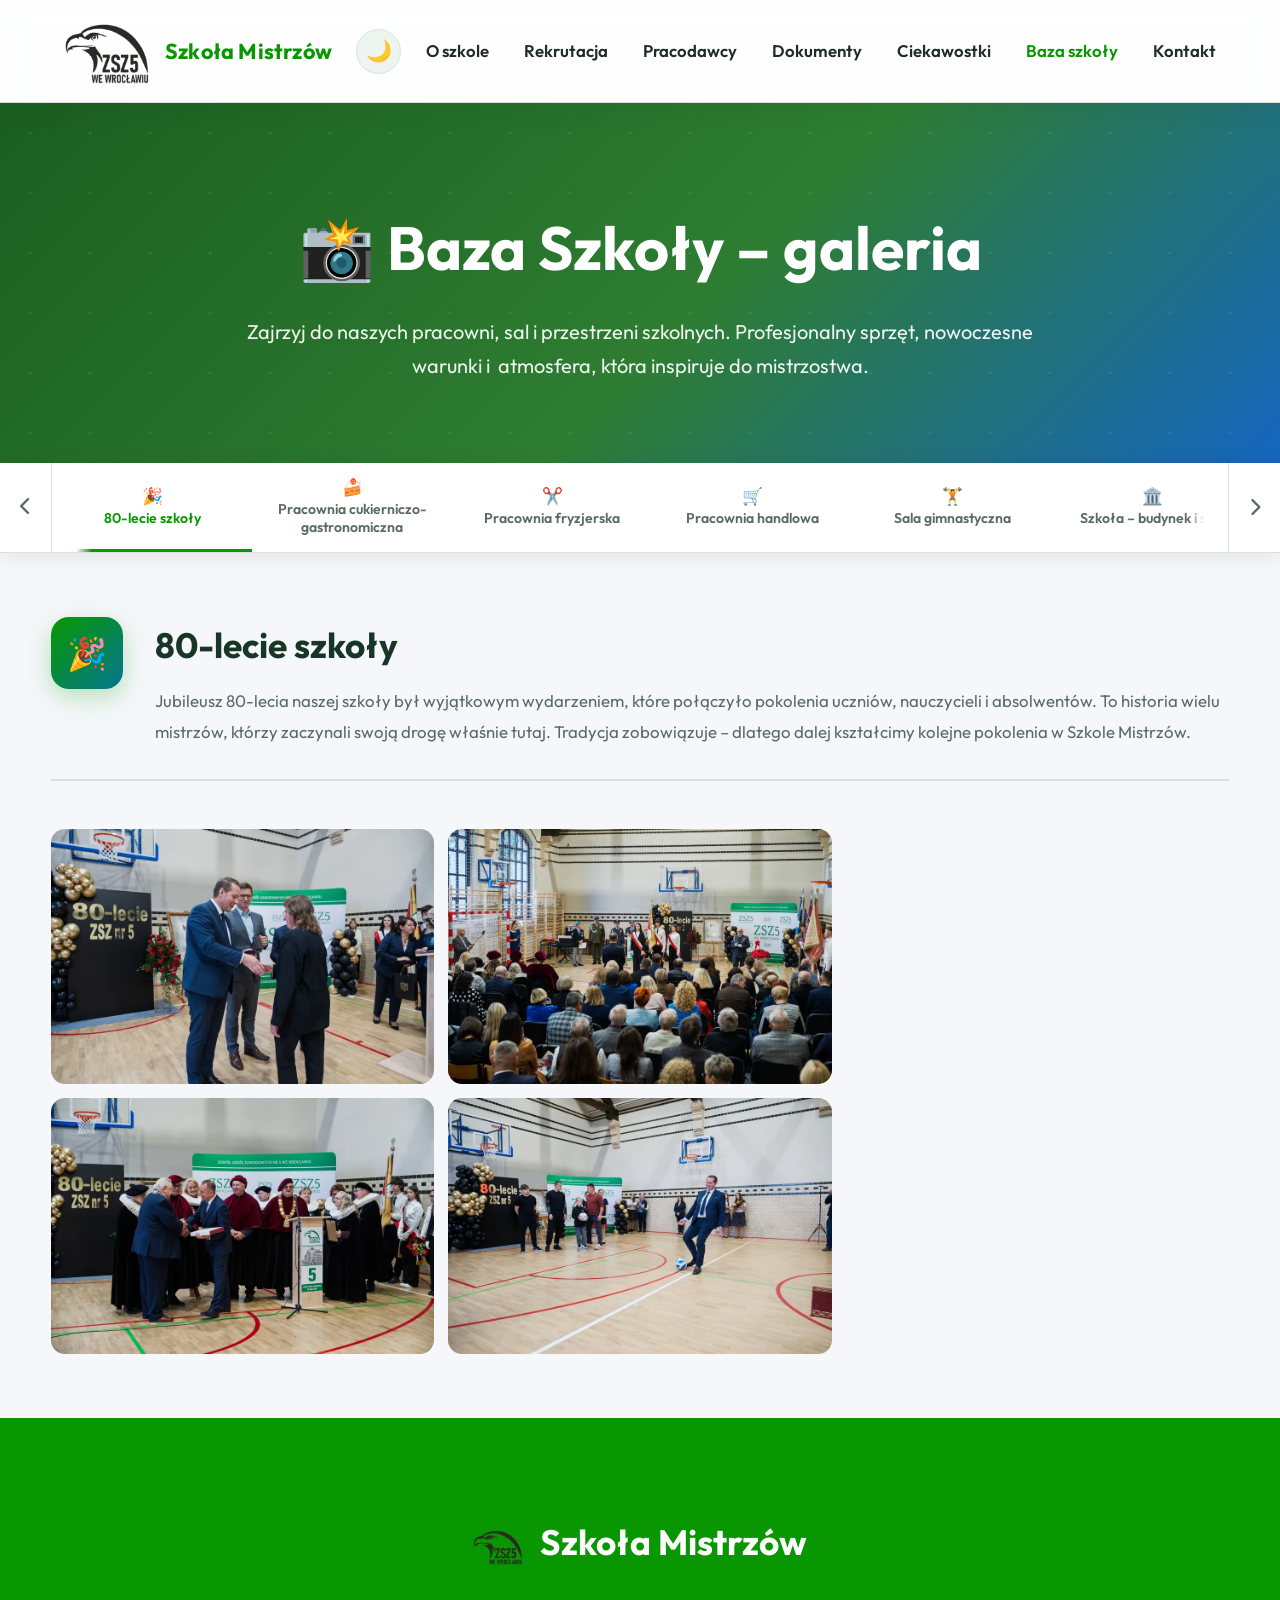
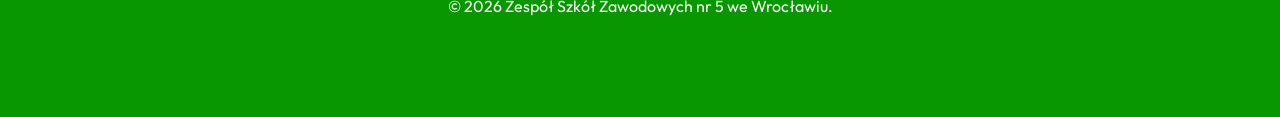
==== baza-szkoly.html @ b547278a "Add files via upload" ====
<!DOCTYPE html>
<html lang="pl">

<head>
    <meta charset="UTF-8">
    <meta name="viewport" content="width=device-width, initial-scale=1.0">
    <title>Baza Szkoły – Pracownie i Galeria | ZSZ nr 5 Wrocław – Szkoła Mistrzów</title>
    <meta name="description"
        content="Poznaj bazę dydaktyczną ZSZ nr 5. Nowoczesne pracownie fryzjerskie, gastronomiczne, cukiernicze, handlowe oraz sala gimnastyczna. Galeria zdjęć Szkoły Mistrzów Wrocław.">
    <link rel="stylesheet" href="style.css">
    <link href="https://fonts.googleapis.com/css2?family=Outfit:wght@300;400;600;700&display=swap" rel="stylesheet">
    <link rel="stylesheet" href="https://cdnjs.cloudflare.com/ajax/libs/font-awesome/6.4.2/css/all.min.css">
    <meta name="color-scheme" content="light dark">
    <script>
        (function () {
            const savedTheme = localStorage.getItem('theme');
            const systemPrefersDark = window.matchMedia('(prefers-color-scheme: dark)').matches;
            if (savedTheme === 'dark' || (!savedTheme && systemPrefersDark)) {
                document.documentElement.classList.add('dark-mode');
            }
        })();
    </script>
    <script src="script.js" defer></script>
    <style>
        /* ── Hero ── */
        .baza-hero {
            background: linear-gradient(135deg, #1b5e20 0%, #2e7d32 55%, #1565c0 100%);
            color: #fff;
            padding: 6rem 5% 5rem;
            text-align: center;
            position: relative;
            overflow: hidden;
        }

        .baza-hero::before {
            content: '';
            position: absolute;
            inset: 0;
            background: url("data:image/svg+xml,%3Csvg xmlns='http://www.w3.org/2000/svg' width='60' height='60'%3E%3Ccircle cx='30' cy='30' r='1.5' fill='rgba(255,255,255,0.07)'/%3E%3C/svg%3E");
        }

        .baza-hero h1 {
            font-size: clamp(2.2rem, 5vw, 3.8rem);
            margin-bottom: 1.2rem;
            color: #fff;
            position: relative;
        }

        .baza-hero p {
            font-size: clamp(1rem, 2vw, 1.25rem);
            opacity: 0.92;
            max-width: 820px;
            margin: 0 auto;
            position: relative;
            line-height: 1.7;
        }

        /* ── Nav Tabs wrapper ── */
        .tabs-wrapper {
            position: sticky;
            top: 72px;
            z-index: 90;
            display: flex;
            align-items: stretch;
            background: var(--surface-color);
            box-shadow: 0 4px 20px rgba(0, 0, 0, 0.08);
            border-bottom: 1px solid var(--border-color);
        }

        /* Prev / Next arrow buttons */
        .tabs-arrow {
            flex-shrink: 0;
            width: 52px;
            background: var(--surface-color);
            border: none;
            cursor: pointer;
            display: flex;
            align-items: center;
            justify-content: center;
            font-size: 1.15rem;
            color: var(--text-muted);
            transition: color 0.2s ease, background 0.2s ease;
            z-index: 3;
        }
        .tabs-arrow:hover {
            color: var(--primary-color);
            background: var(--primary-soft);
        }
        .tabs-arrow-left { border-right: 1px solid var(--border-color); }
        .tabs-arrow-right { border-left: 1px solid var(--border-color); }

        /* ── Nav Tabs – infinite marquee ── */
        .gallery-tabs {
            flex: 1;
            overflow: hidden;
            position: relative;
        }

        /* fade edges */
        .gallery-tabs::before,
        .gallery-tabs::after {
            content: '';
            position: absolute;
            top: 0;
            bottom: 0;
            width: 40px;
            z-index: 2;
            pointer-events: none;
        }
        .gallery-tabs::before {
            left: 0;
            background: linear-gradient(to right, var(--surface-color) 60%, transparent 100%);
        }
        .gallery-tabs::after {
            right: 0;
            background: linear-gradient(to left, var(--surface-color) 60%, transparent 100%);
        }

        .tabs-track {
            display: flex;
            width: max-content;
            animation: tabs-marquee 32s linear infinite;
        }
        .tabs-track:hover,
        .tabs-track.paused {
            animation-play-state: paused;
        }

        @keyframes tabs-marquee {
            0% { transform: translateX(0); }
            100% { transform: translateX(-50%); }
        }

        .tab-btn {
            flex-shrink: 0;
            width: 200px;
            padding: 0.8rem 0.75rem;
            background: none;
            border: none;
            border-bottom: 3px solid transparent;
            cursor: pointer;
            font-family: 'Outfit', sans-serif;
            font-weight: 600;
            font-size: 0.88rem;
            color: var(--text-muted);
            transition: color 0.25s ease, border-color 0.25s ease, background 0.25s ease;
            white-space: normal;
            word-break: break-word;
            display: flex;
            flex-direction: column;
            align-items: center;
            justify-content: center;
            gap: 4px;
            line-height: 1.25;
            user-select: none;
            text-align: center;
            min-height: 58px;
        }
        .tab-btn:hover {
            color: var(--primary-color);
            background: var(--primary-soft);
        }
        .tab-btn.active {
            color: var(--primary-color);
            border-bottom-color: var(--primary-color);
        }
        .tab-btn .tab-icon { font-size: 1.05rem; }

        /* ── Section ── */
        .gallery-section {
            max-width: 1300px;
            margin: 0 auto;
            padding: 4rem 4%;
            display: none;
        }

        .gallery-section.active {
            display: block;
        }

        .section-header {
            display: flex;
            align-items: flex-start;
            gap: 2rem;
            margin-bottom: 3rem;
            padding-bottom: 2rem;
            border-bottom: 2px solid var(--border-color);
        }

        .section-icon-wrap {
            width: 72px;
            height: 72px;
            border-radius: 18px;
            background: linear-gradient(135deg, var(--primary-color), var(--secondary-color));
            display: flex;
            align-items: center;
            justify-content: center;
            font-size: 2rem;
            flex-shrink: 0;
            color: #fff;
            box-shadow: 0 8px 24px rgba(8, 151, 0, 0.25);
        }

        .section-text h2 {
            font-size: clamp(1.5rem, 3vw, 2.2rem);
            color: var(--heading-color);
            margin-bottom: 0.8rem;
        }

        .section-text p {
            color: var(--text-muted);
            line-height: 1.8;
            font-size: 1.05rem;
        }

        /* ── Masonry Gallery ── */
        .photo-grid {
            columns: 3;
            column-gap: 14px;
        }

        @media (max-width: 900px) {
            .photo-grid {
                columns: 2;
            }
        }

        @media (max-width: 550px) {
            .photo-grid {
                columns: 1;
            }
        }

        .photo-item {
            break-inside: avoid;
            margin-bottom: 14px;
            border-radius: 14px;
            overflow: hidden;
            cursor: pointer;
            position: relative;
            background: var(--surface-muted);
        }

        .photo-item img {
            width: 100%;
            height: auto;
            display: block;
            transition: transform 0.45s cubic-bezier(0.25, 0.8, 0.25, 1);
            object-fit: cover;
        }

        .photo-item:hover img {
            transform: scale(1.06);
        }

        .photo-item::after {
            content: '\f065';
            font-family: 'Font Awesome 6 Free';
            font-weight: 900;
            position: absolute;
            inset: 0;
            display: flex;
            align-items: center;
            justify-content: center;
            font-size: 2rem;
            color: #fff;
            background: rgba(8, 151, 0, 0.0);
            transition: background 0.3s ease, opacity 0.3s ease;
            opacity: 0;
        }

        .photo-item:hover::after {
            opacity: 1;
            background: rgba(8, 151, 0, 0.35);
        }

        /* ── Lightbox ── */
        #lightbox {
            position: fixed;
            inset: 0;
            background: rgba(0, 0, 0, 0.93);
            z-index: 9999;
            display: flex;
            align-items: center;
            justify-content: center;
            opacity: 0;
            visibility: hidden;
            transition: opacity 0.35s ease, visibility 0.35s ease;
        }

        #lightbox.open {
            opacity: 1;
            visibility: visible;
        }

        #lightbox img {
            max-width: min(90vw, 1200px);
            max-height: 88vh;
            border-radius: 12px;
            box-shadow: 0 30px 80px rgba(0, 0, 0, 0.6);
            object-fit: contain;
            transform: scale(0.93);
            transition: transform 0.35s cubic-bezier(0.34, 1.56, 0.64, 1);
        }

        #lightbox.open img {
            transform: scale(1);
        }

        .lb-close {
            position: absolute;
            top: 20px;
            right: 24px;
            font-size: 2.4rem;
            color: #fff;
            background: none;
            border: none;
            cursor: pointer;
            line-height: 1;
            opacity: 0.8;
            transition: opacity 0.2s, transform 0.2s;
            z-index: 10;
        }

        .lb-close:hover {
            opacity: 1;
            transform: rotate(90deg);
        }

        .lb-nav {
            position: absolute;
            top: 50%;
            transform: translateY(-50%);
            width: 54px;
            height: 54px;
            background: rgba(255, 255, 255, 0.12);
            border: 1px solid rgba(255, 255, 255, 0.2);
            border-radius: 50%;
            color: #fff;
            font-size: 1.4rem;
            cursor: pointer;
            display: flex;
            align-items: center;
            justify-content: center;
            transition: background 0.2s;
            backdrop-filter: blur(6px);
        }

        .lb-nav:hover {
            background: rgba(255, 255, 255, 0.25);
        }

        #lb-prev {
            left: 16px;
        }

        #lb-next {
            right: 16px;
        }

        .lb-counter {
            position: absolute;
            bottom: 20px;
            left: 50%;
            transform: translateX(-50%);
            color: rgba(255, 255, 255, 0.7);
            font-size: 0.95rem;
            font-family: 'Outfit', sans-serif;
            background: rgba(0, 0, 0, 0.5);
            padding: 6px 18px;
            border-radius: 999px;
        }

        /* ── Responsive section header ── */
        @media (max-width: 600px) {
            .section-header {
                flex-direction: column;
                gap: 1rem;
            }

            .section-icon-wrap {
                width: 56px;
                height: 56px;
                font-size: 1.5rem;
            }
        }
    </style>
</head>

<body>
    <!-- Header -->
    <header class="main-header">
        <div class="logo-container">
            <a href="index.html"
                style="display:flex; align-items:center; gap:15px; color:inherit; text-decoration:none;">
                <img src="orzeł bez tła.png" alt="Logo Szkoła Mistrzów" class="logo">
                <span class="slogan">Szkoła Mistrzów</span>
            </a>
        </div>
        <div style="display:flex; align-items:center; gap:10px;">
            <button id="darkModeToggle" class="theme-toggle" aria-label="Przełącz tryb ciemny">🌙</button>
            <button class="mobile-menu-toggle" aria-label="Otwórz menu">
                <span></span><span></span><span></span>
            </button>
        </div>
        <nav class="main-nav">
            <ul>
                <li><a href="index.html#promocja">O szkole</a></li>
                <li><a href="rekrutacja.html">Rekrutacja</a></li>
                <li><a href="pracodawcy.html">Pracodawcy</a></li>
                <li><a href="dokumenty.html">Dokumenty</a></li>
                <li><a href="ciekawostki.html">Ciekawostki</a></li>
                <li><a href="baza-szkoly.html" style="color:var(--primary-color);">Baza szkoły</a></li>
                <li><a href="index.html#kontakt">Kontakt</a></li>
            </ul>
        </nav>
    </header>

    <main>
        <!-- Hero -->
        <section class="baza-hero">
            <h1>📸 Baza Szkoły – galeria</h1>
            <p>Zajrzyj do naszych pracowni, sal i przestrzeni szkolnych. Profesjonalny sprzęt, nowoczesne warunki i
                atmosfera, która inspiruje do mistrzostwa.</p>
        </section>

        <!-- Tabs Navigation – infinite marquee -->
        <div class="tabs-wrapper">
            <button class="tabs-arrow tabs-arrow-left" id="tabs-prev" aria-label="Poprzednia kategoria">
                <i class="fa-solid fa-chevron-left"></i>
            </button>
            <nav class="gallery-tabs" aria-label="Kategorie galerii">
            <div class="tabs-track" id="tabs-track">
                <!-- Original set -->
                <button class="tab-btn active" data-tab="lecie"><span class="tab-icon">🎉</span> 80-lecie
                    szkoły</button>
                <button class="tab-btn" data-tab="cukiernicza"><span class="tab-icon">🍰</span> Pracownia
                    cukierniczo-gastronomiczna</button>
                <button class="tab-btn" data-tab="fryzjerska"><span class="tab-icon">✂️</span> Pracownia
                    fryzjerska</button>
                <button class="tab-btn" data-tab="handlowa"><span class="tab-icon">🛒</span> Pracownia handlowa</button>
                <button class="tab-btn" data-tab="gym"><span class="tab-icon">🏋️</span> Sala gimnastyczna</button>
                <button class="tab-btn" data-tab="szkola"><span class="tab-icon">🏛️</span> Szkoła – budynek i
                    sale</button>
                <button class="tab-btn" data-tab="turniej"><span class="tab-icon">🏆</span> Turniej Cukiernik i
                    Piekarz</button>
                <!-- Duplicate set for seamless loop -->
                <button class="tab-btn" data-tab="lecie" aria-hidden="true" tabindex="-1"><span
                        class="tab-icon">🎉</span> 80-lecie szkoły</button>
                <button class="tab-btn" data-tab="cukiernicza" aria-hidden="true" tabindex="-1"><span
                        class="tab-icon">🍰</span> Pracownia cukierniczo-gastronomiczna</button>
                <button class="tab-btn" data-tab="fryzjerska" aria-hidden="true" tabindex="-1"><span
                        class="tab-icon">✂️</span> Pracownia fryzjerska</button>
                <button class="tab-btn" data-tab="handlowa" aria-hidden="true" tabindex="-1"><span
                        class="tab-icon">🛒</span> Pracownia handlowa</button>
                <button class="tab-btn" data-tab="gym" aria-hidden="true" tabindex="-1"><span
                        class="tab-icon">🏋️</span> Sala gimnastyczna</button>
                <button class="tab-btn" data-tab="szkola" aria-hidden="true" tabindex="-1"><span
                        class="tab-icon">🏛️</span> Szkoła – budynek i sale</button>
                <button class="tab-btn" data-tab="turniej" aria-hidden="true" tabindex="-1"><span
                        class="tab-icon">🏆</span> Turniej Cukiernik i Piekarz</button>
            </div>
            </nav>
            <button class="tabs-arrow tabs-arrow-right" id="tabs-next" aria-label="Następna kategoria">
                <i class="fa-solid fa-chevron-right"></i>
            </button>
        </div>

        <!-- ══ SECTION 1: 80-lecie ══ -->
        <section class="gallery-section active" id="section-lecie" aria-labelledby="tab-lecie">
            <div class="section-header">
                <div class="section-icon-wrap">🎉</div>
                <div class="section-text">
                    <h2>80-lecie szkoły</h2>
                    <p>Jubileusz 80-lecia naszej szkoły był wyjątkowym wydarzeniem, które połączyło pokolenia uczniów,
                        nauczycieli i absolwentów. To historia wielu mistrzów, którzy zaczynali swoją drogę właśnie
                        tutaj. Tradycja zobowiązuje – dlatego dalej kształcimy kolejne pokolenia w Szkole Mistrzów.</p>
                </div>
            </div>
            <div class="photo-grid" data-gallery="lecie">
                <div class="photo-item"
                    data-src="zdjecia/80 lecie/85 lecie, Dawida, ZSZ nr 5, 20250926 (00077)_03_28_2026.webp">
                    <img src="zdjecia/80 lecie/85 lecie, Dawida, ZSZ nr 5, 20250926 (00077)_03_28_2026.webp"
                        alt="Jubileusz 80-lecia szkoły" loading="lazy">
                </div>
                <div class="photo-item"
                    data-src="zdjecia/80 lecie/85 lecie, Dawida, ZSZ nr 5, 20250926 (00178)_03_28_2026.webp">
                    <img src="zdjecia/80 lecie/85 lecie, Dawida, ZSZ nr 5, 20250926 (00178)_03_28_2026.webp"
                        alt="Jubileusz 80-lecia szkoły" loading="lazy">
                </div>
                <div class="photo-item"
                    data-src="zdjecia/80 lecie/85 lecie, Dawida, ZSZ nr 5, 20250926 (00299)_03_28_2026.webp">
                    <img src="zdjecia/80 lecie/85 lecie, Dawida, ZSZ nr 5, 20250926 (00299)_03_28_2026.webp"
                        alt="Jubileusz 80-lecia szkoły" loading="lazy">
                </div>
                <div class="photo-item"
                    data-src="zdjecia/80 lecie/85 lecie, Dawida, ZSZ nr 5, 20250926 (00389)_03_28_2026.webp">
                    <img src="zdjecia/80 lecie/85 lecie, Dawida, ZSZ nr 5, 20250926 (00389)_03_28_2026.webp"
                        alt="Jubileusz 80-lecia szkoły" loading="lazy">
                </div>
            </div>
        </section>

        <!-- ══ SECTION 2: Pracownia cukierniczo-gastronomiczna ══ -->
        <section class="gallery-section" id="section-cukiernicza" aria-labelledby="tab-cukiernicza">
            <div class="section-header">
                <div class="section-icon-wrap">🍰</div>
                <div class="section-text">
                    <h2>Pracownia cukierniczo-gastronomiczna</h2>
                    <p>Nowoczesna pracownia, w której uczą się przyszli kucharze, cukiernicy, piekarze i kelnerzy.
                        Pracujemy na profesjonalnym sprzęcie wysokiej klasy, takim jak w prawdziwej gastronomii. Tutaj
                        zaczyna się droga do mistrzostwa w zawodach gastronomicznych.</p>
                </div>
            </div>
            <div class="photo-grid" data-gallery="cukiernicza">
                <div class="photo-item"
                    data-src="zdjecia/pracownia cukierniczo-gastronomiczna/DSC00008_03_28_2026.webp"><img
                        src="zdjecia/pracownia cukierniczo-gastronomiczna/DSC00008_03_28_2026.webp"
                        alt="Pracownia gastronomiczna" loading="lazy"></div>
                <div class="photo-item"
                    data-src="zdjecia/pracownia cukierniczo-gastronomiczna/DSC00102_03_28_2026.webp"><img
                        src="zdjecia/pracownia cukierniczo-gastronomiczna/DSC00102_03_28_2026.webp"
                        alt="Pracownia gastronomiczna" loading="lazy"></div>
                <div class="photo-item"
                    data-src="zdjecia/pracownia cukierniczo-gastronomiczna/DSC00124_03_28_2026.webp"><img
                        src="zdjecia/pracownia cukierniczo-gastronomiczna/DSC00124_03_28_2026.webp"
                        alt="Pracownia gastronomiczna" loading="lazy"></div>
                <div class="photo-item"
                    data-src="zdjecia/pracownia cukierniczo-gastronomiczna/DSC00172_03_28_2026.webp"><img
                        src="zdjecia/pracownia cukierniczo-gastronomiczna/DSC00172_03_28_2026.webp"
                        alt="Pracownia gastronomiczna" loading="lazy"></div>
                <div class="photo-item"
                    data-src="zdjecia/pracownia cukierniczo-gastronomiczna/DSC00187_03_28_2026.webp"><img
                        src="zdjecia/pracownia cukierniczo-gastronomiczna/DSC00187_03_28_2026.webp"
                        alt="Pracownia gastronomiczna" loading="lazy"></div>
                <div class="photo-item"
                    data-src="zdjecia/pracownia cukierniczo-gastronomiczna/DSC00215_03_28_2026.webp"><img
                        src="zdjecia/pracownia cukierniczo-gastronomiczna/DSC00215_03_28_2026.webp"
                        alt="Pracownia gastronomiczna" loading="lazy"></div>
                <div class="photo-item"
                    data-src="zdjecia/pracownia cukierniczo-gastronomiczna/DSC00352_03_28_2026.webp"><img
                        src="zdjecia/pracownia cukierniczo-gastronomiczna/DSC00352_03_28_2026.webp"
                        alt="Pracownia gastronomiczna" loading="lazy"></div>
                <div class="photo-item"
                    data-src="zdjecia/pracownia cukierniczo-gastronomiczna/DSC00392_03_28_2026.webp"><img
                        src="zdjecia/pracownia cukierniczo-gastronomiczna/DSC00392_03_28_2026.webp"
                        alt="Pracownia gastronomiczna" loading="lazy"></div>
                <div class="photo-item"
                    data-src="zdjecia/pracownia cukierniczo-gastronomiczna/DSC00426_03_28_2026.webp"><img
                        src="zdjecia/pracownia cukierniczo-gastronomiczna/DSC00426_03_28_2026.webp"
                        alt="Pracownia gastronomiczna" loading="lazy"></div>
                <div class="photo-item"
                    data-src="zdjecia/pracownia cukierniczo-gastronomiczna/DSC00444_03_28_2026.webp"><img
                        src="zdjecia/pracownia cukierniczo-gastronomiczna/DSC00444_03_28_2026.webp"
                        alt="Pracownia gastronomiczna" loading="lazy"></div>
                <div class="photo-item"
                    data-src="zdjecia/pracownia cukierniczo-gastronomiczna/DSC00456_03_28_2026.webp"><img
                        src="zdjecia/pracownia cukierniczo-gastronomiczna/DSC00456_03_28_2026.webp"
                        alt="Pracownia gastronomiczna" loading="lazy"></div>
                <div class="photo-item"
                    data-src="zdjecia/pracownia cukierniczo-gastronomiczna/DSC00465_03_28_2026.webp"><img
                        src="zdjecia/pracownia cukierniczo-gastronomiczna/DSC00465_03_28_2026.webp"
                        alt="Pracownia gastronomiczna" loading="lazy"></div>
                <div class="photo-item"
                    data-src="zdjecia/pracownia cukierniczo-gastronomiczna/DSC00486_03_28_2026.webp"><img
                        src="zdjecia/pracownia cukierniczo-gastronomiczna/DSC00486_03_28_2026.webp"
                        alt="Pracownia gastronomiczna" loading="lazy"></div>
                <div class="photo-item"
                    data-src="zdjecia/pracownia cukierniczo-gastronomiczna/DSC00651_03_28_2026.webp"><img
                        src="zdjecia/pracownia cukierniczo-gastronomiczna/DSC00651_03_28_2026.webp"
                        alt="Pracownia gastronomiczna" loading="lazy"></div>
                <div class="photo-item"
                    data-src="zdjecia/pracownia cukierniczo-gastronomiczna/DSC00652_03_28_2026.webp"><img
                        src="zdjecia/pracownia cukierniczo-gastronomiczna/DSC00652_03_28_2026.webp"
                        alt="Pracownia gastronomiczna" loading="lazy"></div>
                <div class="photo-item"
                    data-src="zdjecia/pracownia cukierniczo-gastronomiczna/DSC00653_03_28_2026.webp"><img
                        src="zdjecia/pracownia cukierniczo-gastronomiczna/DSC00653_03_28_2026.webp"
                        alt="Pracownia gastronomiczna" loading="lazy"></div>
                <div class="photo-item"
                    data-src="zdjecia/pracownia cukierniczo-gastronomiczna/DSC00654_03_28_2026.webp"><img
                        src="zdjecia/pracownia cukierniczo-gastronomiczna/DSC00654_03_28_2026.webp"
                        alt="Pracownia gastronomiczna" loading="lazy"></div>
            </div>
        </section>

        <!-- ══ SECTION 3: Pracownia fryzjerska ══ -->
        <section class="gallery-section" id="section-fryzjerska" aria-labelledby="tab-fryzjerska">
            <div class="section-header">
                <div class="section-icon-wrap">✂️</div>
                <div class="section-text">
                    <h2>Pracownia fryzjerska</h2>
                    <p>Pracownia fryzjerska dedykowana Antoniemu Cierplikowskiemu – jednemu z największych mistrzów
                        fryzjerstwa w historii. Nowoczesny sprzęt, profesjonalne stanowiska pracy i współpraca z
                        topowymi markami fryzjerskimi. Rozwijamy także fryzjerstwo naturalne we współpracy z
                        CulumNATURA. Tu uczysz się zawodu w prawdziwych warunkach – w Szkole Mistrzów.</p>
                </div>
            </div>
            <div class="photo-grid" data-gallery="fryzjerska">
                <div class="photo-item" data-src="zdjecia/pracownia fryzjerska/DSC00643_03_28_2026.webp"><img
                        src="zdjecia/pracownia fryzjerska/DSC00643_03_28_2026.webp" alt="Pracownia fryzjerska"
                        loading="lazy"></div>
                <div class="photo-item" data-src="zdjecia/pracownia fryzjerska/DSC00645_03_28_2026.webp"><img
                        src="zdjecia/pracownia fryzjerska/DSC00645_03_28_2026.webp" alt="Pracownia fryzjerska"
                        loading="lazy"></div>
                <div class="photo-item" data-src="zdjecia/pracownia fryzjerska/DSC00646_03_28_2026.webp"><img
                        src="zdjecia/pracownia fryzjerska/DSC00646_03_28_2026.webp" alt="Pracownia fryzjerska"
                        loading="lazy"></div>
                <div class="photo-item" data-src="zdjecia/pracownia fryzjerska/DSC00648_03_28_2026.webp"><img
                        src="zdjecia/pracownia fryzjerska/DSC00648_03_28_2026.webp" alt="Pracownia fryzjerska"
                        loading="lazy"></div>
                <div class="photo-item" data-src="zdjecia/pracownia fryzjerska/DSC00650_03_28_2026.webp"><img
                        src="zdjecia/pracownia fryzjerska/DSC00650_03_28_2026.webp" alt="Pracownia fryzjerska"
                        loading="lazy"></div>
                <div class="photo-item" data-src="zdjecia/pracownia fryzjerska/kon_fryz2025_29_03_28_2026.webp"><img
                        src="zdjecia/pracownia fryzjerska/kon_fryz2025_29_03_28_2026.webp" alt="Konkurs fryzjerski"
                        loading="lazy"></div>
                <div class="photo-item" data-src="zdjecia/pracownia fryzjerska/kon_fryz2025_30_03_28_2026.webp"><img
                        src="zdjecia/pracownia fryzjerska/kon_fryz2025_30_03_28_2026.webp" alt="Konkurs fryzjerski"
                        loading="lazy"></div>
                <div class="photo-item" data-src="zdjecia/pracownia fryzjerska/kon_fryz2025_31_03_28_2026.webp"><img
                        src="zdjecia/pracownia fryzjerska/kon_fryz2025_31_03_28_2026.webp" alt="Konkurs fryzjerski"
                        loading="lazy"></div>
            </div>
        </section>

        <!-- ══ SECTION 4: Pracownia handlowa ══ -->
        <section class="gallery-section" id="section-handlowa" aria-labelledby="tab-handlowa">
            <div class="section-header">
                <div class="section-icon-wrap">🛒</div>
                <div class="section-text">
                    <h2>Pracownia handlowa</h2>
                    <p>Uczniowie w zawodzie sprzedawca oraz technik handlowiec uczą się w pracowni odwzorowującej realne
                        warunki pracy w handlu. Przygotowujemy do egzaminów zawodowych i prawdziwej pracy w branży.
                        Praktyka, doświadczenie i konkretne umiejętności – czyli droga do mistrzostwa w handlu.</p>
                </div>
            </div>
            <div class="photo-grid" data-gallery="handlowa">
                <div class="photo-item" data-src="zdjecia/pracownia handlowa/DSC00655_03_28_2026.webp"><img
                        src="zdjecia/pracownia handlowa/DSC00655_03_28_2026.webp" alt="Pracownia handlowa"
                        loading="lazy"></div>
                <div class="photo-item" data-src="zdjecia/pracownia handlowa/DSC00656_03_28_2026.webp"><img
                        src="zdjecia/pracownia handlowa/DSC00656_03_28_2026.webp" alt="Pracownia handlowa"
                        loading="lazy"></div>
                <div class="photo-item" data-src="zdjecia/pracownia handlowa/DSC00657_03_28_2026.webp"><img
                        src="zdjecia/pracownia handlowa/DSC00657_03_28_2026.webp" alt="Pracownia handlowa"
                        loading="lazy"></div>
                <div class="photo-item" data-src="zdjecia/pracownia handlowa/DSC00659_03_28_2026.webp"><img
                        src="zdjecia/pracownia handlowa/DSC00659_03_28_2026.webp" alt="Pracownia handlowa"
                        loading="lazy"></div>
                <div class="photo-item" data-src="zdjecia/pracownia handlowa/DSC00662_03_28_2026.webp"><img
                        src="zdjecia/pracownia handlowa/DSC00662_03_28_2026.webp" alt="Pracownia handlowa"
                        loading="lazy"></div>
                <div class="photo-item" data-src="zdjecia/pracownia handlowa/DSC00663_03_28_2026.webp"><img
                        src="zdjecia/pracownia handlowa/DSC00663_03_28_2026.webp" alt="Pracownia handlowa"
                        loading="lazy"></div>
            </div>
        </section>

        <!-- ══ SECTION 5: Sala gimnastyczna ══ -->
        <section class="gallery-section" id="section-gym" aria-labelledby="tab-gym">
            <div class="section-header">
                <div class="section-icon-wrap">🏋️</div>
                <div class="section-text">
                    <h2>Sala gimnastyczna</h2>
                    <p>Świeżo wyremontowana sala gimnastyczna i rozwijająca się baza sportowa pozwalają naszym uczniom
                        dbać o zdrowie i kondycję. Korzystamy także z Aquaparku przy ul. Borowskiej oraz zajęć na
                        lodowisku i rolkach przy ul. Spiskiej. W Szkole Mistrzów dbamy nie tylko o zawód, ale także o
                        zdrowie i rozwój fizyczny.</p>
                </div>
            </div>
            <div class="photo-grid" data-gallery="gym">
                <div class="photo-item" data-src="zdjecia/sala gimnastyczna/DSC00601_03_28_2026.webp"><img
                        src="zdjecia/sala gimnastyczna/DSC00601_03_28_2026.webp" alt="Sala gimnastyczna" loading="lazy">
                </div>
                <div class="photo-item" data-src="zdjecia/sala gimnastyczna/DSC00608_03_28_2026.webp"><img
                        src="zdjecia/sala gimnastyczna/DSC00608_03_28_2026.webp" alt="Sala gimnastyczna" loading="lazy">
                </div>
                <div class="photo-item" data-src="zdjecia/sala gimnastyczna/DSC00638_03_28_2026.webp"><img
                        src="zdjecia/sala gimnastyczna/DSC00638_03_28_2026.webp" alt="Sala gimnastyczna" loading="lazy">
                </div>
                <div class="photo-item" data-src="zdjecia/sala gimnastyczna/DSC00959_03_28_2026.webp"><img
                        src="zdjecia/sala gimnastyczna/DSC00959_03_28_2026.webp" alt="Sala gimnastyczna" loading="lazy">
                </div>
                <div class="photo-item" data-src="zdjecia/sala gimnastyczna/DSC00970_03_28_2026.webp"><img
                        src="zdjecia/sala gimnastyczna/DSC00970_03_28_2026.webp" alt="Sala gimnastyczna" loading="lazy">
                </div>
            </div>
        </section>

        <!-- ══ SECTION 6: Szkoła ogólnie ══ -->
        <section class="gallery-section" id="section-szkola" aria-labelledby="tab-szkola">
            <div class="section-header">
                <div class="section-icon-wrap">🏛️</div>
                <div class="section-text">
                    <h2>Szkoła – budynek i sale lekcyjne</h2>
                    <p>Nasza szkoła mieści się w zabytkowym, klimatycznym budynku z ponad stuletnią historią. To miejsce
                        z charakterem, które nieustannie modernizujemy i rozwijamy, tworząc coraz lepsze warunki do
                        nauki zawodu i zdobywania wiedzy. Tradycja i nowoczesność spotykają się tutaj – w Szkole
                        Mistrzów.</p>
                </div>
            </div>
            <div class="photo-grid" data-gallery="szkola">
                <div class="photo-item" data-src="zdjecia/szkoła ogólnie/000096730003_03_28_2026.webp"><img
                        src="zdjecia/szkoła ogólnie/000096730003_03_28_2026.webp" alt="Szkoła ZSZ nr 5" loading="lazy">
                </div>
                <div class="photo-item" data-src="zdjecia/szkoła ogólnie/000096730009_03_28_2026.webp"><img
                        src="zdjecia/szkoła ogólnie/000096730009_03_28_2026.webp" alt="Szkoła ZSZ nr 5" loading="lazy">
                </div>
                <div class="photo-item" data-src="zdjecia/szkoła ogólnie/000103030001_03_28_2026.webp"><img
                        src="zdjecia/szkoła ogólnie/000103030001_03_28_2026.webp" alt="Szkoła ZSZ nr 5" loading="lazy">
                </div>
                <div class="photo-item" data-src="zdjecia/szkoła ogólnie/000103030003_03_28_2026.webp"><img
                        src="zdjecia/szkoła ogólnie/000103030003_03_28_2026.webp" alt="Szkoła ZSZ nr 5" loading="lazy">
                </div>
                <div class="photo-item" data-src="zdjecia/szkoła ogólnie/DSC00422_03_28_2026.webp"><img
                        src="zdjecia/szkoła ogólnie/DSC00422_03_28_2026.webp" alt="Szkoła ZSZ nr 5" loading="lazy">
                </div>
                <div class="photo-item" data-src="zdjecia/szkoła ogólnie/DSC00437_03_28_2026.webp"><img
                        src="zdjecia/szkoła ogólnie/DSC00437_03_28_2026.webp" alt="Szkoła ZSZ nr 5" loading="lazy">
                </div>
                <div class="photo-item" data-src="zdjecia/szkoła ogólnie/DSC00745_03_28_2026.webp"><img
                        src="zdjecia/szkoła ogólnie/DSC00745_03_28_2026.webp" alt="Szkoła ZSZ nr 5" loading="lazy">
                </div>
                <div class="photo-item" data-src="zdjecia/szkoła ogólnie/DSC00822_03_28_2026.webp"><img
                        src="zdjecia/szkoła ogólnie/DSC00822_03_28_2026.webp" alt="Szkoła ZSZ nr 5" loading="lazy">
                </div>
                <div class="photo-item" data-src="zdjecia/szkoła ogólnie/DSC00931_03_28_2026.webp"><img
                        src="zdjecia/szkoła ogólnie/DSC00931_03_28_2026.webp" alt="Szkoła ZSZ nr 5" loading="lazy">
                </div>
                <div class="photo-item" data-src="zdjecia/szkoła ogólnie/DSC04423_03_28_2026.webp"><img
                        src="zdjecia/szkoła ogólnie/DSC04423_03_28_2026.webp" alt="Szkoła ZSZ nr 5" loading="lazy">
                </div>
                <div class="photo-item" data-src="zdjecia/szkoła ogólnie/DSC04424_03_28_2026.webp"><img
                        src="zdjecia/szkoła ogólnie/DSC04424_03_28_2026.webp" alt="Szkoła ZSZ nr 5" loading="lazy">
                </div>
                <div class="photo-item" data-src="zdjecia/szkoła ogólnie/P1040961_03_28_2026.webp"><img
                        src="zdjecia/szkoła ogólnie/P1040961_03_28_2026.webp" alt="Szkoła ZSZ nr 5" loading="lazy">
                </div>
                <div class="photo-item" data-src="zdjecia/szkoła ogólnie/P1040967_03_28_2026.webp"><img
                        src="zdjecia/szkoła ogólnie/P1040967_03_28_2026.webp" alt="Szkoła ZSZ nr 5" loading="lazy">
                </div>
                <div class="photo-item" data-src="zdjecia/szkoła ogólnie/P1050027 — kopia_03_28_2026.webp"><img
                        src="zdjecia/szkoła ogólnie/P1050027 — kopia_03_28_2026.webp" alt="Szkoła ZSZ nr 5"
                        loading="lazy"></div>
            </div>
        </section>

        <!-- ══ SECTION 7: Turniej ══ -->
        <section class="gallery-section" id="section-turniej" aria-labelledby="tab-turniej">
            <div class="section-header">
                <div class="section-icon-wrap">🏆</div>
                <div class="section-text">
                    <h2>Turniej na Najlepszego Ucznia w Zawodzie Cukiernik i Piekarz</h2>
                    <p>Ogólnopolski Turniej na Najlepszego Ucznia w Zawodzie Cukiernik i Piekarz to wydarzenie z
                        wieloletnią tradycją – w 2026 roku odbywa się już XXXI edycja. Do naszej szkoły przyjeżdżają
                        najlepsi uczniowie z całej Polski, by rywalizować o tytuł mistrza. To konkurs, który doskonale
                        pokazuje, że Zespół Szkół Zawodowych nr 5 to prawdziwa Szkoła Mistrzów.</p>
                </div>
            </div>
            <div class="photo-grid" data-gallery="turniej">
                <div class="photo-item"
                    data-src="zdjecia/Turniej na Najlepszego Ucznia w Zawodzie Cukiernik i Piekarz/DSC00525_03_28_2026.webp">
                    <img src="zdjecia/Turniej na Najlepszego Ucznia w Zawodzie Cukiernik i Piekarz/DSC00525_03_28_2026.webp"
                        alt="Turniej Cukiernik i Piekarz" loading="lazy"></div>
                <div class="photo-item"
                    data-src="zdjecia/Turniej na Najlepszego Ucznia w Zawodzie Cukiernik i Piekarz/DSC00533_03_28_2026.webp">
                    <img src="zdjecia/Turniej na Najlepszego Ucznia w Zawodzie Cukiernik i Piekarz/DSC00533_03_28_2026.webp"
                        alt="Turniej Cukiernik i Piekarz" loading="lazy"></div>
                <div class="photo-item"
                    data-src="zdjecia/Turniej na Najlepszego Ucznia w Zawodzie Cukiernik i Piekarz/DSC00534_03_28_2026.webp">
                    <img src="zdjecia/Turniej na Najlepszego Ucznia w Zawodzie Cukiernik i Piekarz/DSC00534_03_28_2026.webp"
                        alt="Turniej Cukiernik i Piekarz" loading="lazy"></div>
                <div class="photo-item"
                    data-src="zdjecia/Turniej na Najlepszego Ucznia w Zawodzie Cukiernik i Piekarz/IMG_0521_03_28_2026.webp">
                    <img src="zdjecia/Turniej na Najlepszego Ucznia w Zawodzie Cukiernik i Piekarz/IMG_0521_03_28_2026.webp"
                        alt="Turniej Cukiernik i Piekarz" loading="lazy"></div>
                <div class="photo-item"
                    data-src="zdjecia/Turniej na Najlepszego Ucznia w Zawodzie Cukiernik i Piekarz/IMG_0553_03_28_2026.webp">
                    <img src="zdjecia/Turniej na Najlepszego Ucznia w Zawodzie Cukiernik i Piekarz/IMG_0553_03_28_2026.webp"
                        alt="Turniej Cukiernik i Piekarz" loading="lazy"></div>
                <div class="photo-item"
                    data-src="zdjecia/Turniej na Najlepszego Ucznia w Zawodzie Cukiernik i Piekarz/IMG_0554_03_28_2026.webp">
                    <img src="zdjecia/Turniej na Najlepszego Ucznia w Zawodzie Cukiernik i Piekarz/IMG_0554_03_28_2026.webp"
                        alt="Turniej Cukiernik i Piekarz" loading="lazy"></div>
                <div class="photo-item"
                    data-src="zdjecia/Turniej na Najlepszego Ucznia w Zawodzie Cukiernik i Piekarz/IMG_0577_03_28_2026.webp">
                    <img src="zdjecia/Turniej na Najlepszego Ucznia w Zawodzie Cukiernik i Piekarz/IMG_0577_03_28_2026.webp"
                        alt="Turniej Cukiernik i Piekarz" loading="lazy"></div>
                <div class="photo-item"
                    data-src="zdjecia/Turniej na Najlepszego Ucznia w Zawodzie Cukiernik i Piekarz/IMG_0597_03_28_2026.webp">
                    <img src="zdjecia/Turniej na Najlepszego Ucznia w Zawodzie Cukiernik i Piekarz/IMG_0597_03_28_2026.webp"
                        alt="Turniej Cukiernik i Piekarz" loading="lazy"></div>
            </div>
        </section>
    </main>

    <!-- Lightbox -->
    <div id="lightbox" role="dialog" aria-modal="true" aria-label="Powiększone zdjęcie">
        <button class="lb-close" id="lb-close" aria-label="Zamknij">&times;</button>
        <button class="lb-nav" id="lb-prev" aria-label="Poprzednie zdjęcie"><i
                class="fa-solid fa-chevron-left"></i></button>
        <img id="lb-img" src="" alt="Powiększone zdjęcie">
        <button class="lb-nav" id="lb-next" aria-label="Następne zdjęcie"><i
                class="fa-solid fa-chevron-right"></i></button>
        <div class="lb-counter" id="lb-counter"></div>
    </div>

    <!-- Footer -->
    <footer class="main-footer">
        <div class="footer-content">
            <div class="footer-logo">
                <img src="orzeł bez tła.png" alt="Szkoła Mistrzów Logo"
                    style="height:40px; vertical-align:middle; margin-right:10px;">
                Szkoła Mistrzów
            </div>
            <p>&copy; 2026 Zespół Szkół Zawodowych nr 5 we Wrocławiu.</p>
            <div class="footer-socials"
                style="margin-top:1.5rem; display:flex; justify-content:center; gap:15px; flex-wrap:wrap;">
                <a href="https://zsz5.edupage.org" target="_blank" class="footer-social-btn"
                    title="Oficjalna strona szkoły"><i class="fa-solid fa-globe"></i></a>
                <a href="https://www.facebook.com/zsz5wro" target="_blank" class="footer-social-btn" title="Facebook"><i
                        class="fa-brands fa-facebook-f"></i></a>
            </div>
        </div>
    </footer>

    <script>
        (function () {
            // ── Tab switching (works with cloned marquee buttons) ──
            const sections = document.querySelectorAll('.gallery-section');

            function activateTab(tabKey) {
                document.querySelectorAll('.tab-btn').forEach(t => {
                    t.classList.toggle('active', t.dataset.tab === tabKey);
                });
                sections.forEach(s => s.classList.remove('active'));
                const target = document.getElementById('section-' + tabKey);
                if (target) target.classList.add('active');
            }

            document.getElementById('tabs-track').addEventListener('click', e => {
                const btn = e.target.closest('.tab-btn');
                if (!btn) return;
                activateTab(btn.dataset.tab);
            });

            // ── Arrow buttons: step through tabs manually ──
            const TAB_KEYS = ['lecie','cukiernicza','fryzjerska','handlowa','gym','szkola','turniej'];
            let currentTabIdx = 0;

            function stepTab(dir) {
                currentTabIdx = (currentTabIdx + dir + TAB_KEYS.length) % TAB_KEYS.length;
                activateTab(TAB_KEYS[currentTabIdx]);
                // Briefly pause marquee so user can read
                const track = document.getElementById('tabs-track');
                track.classList.add('paused');
                clearTimeout(track._resumeTimer);
                track._resumeTimer = setTimeout(() => track.classList.remove('paused'), 2000);
            }

            document.getElementById('tabs-prev').addEventListener('click', () => stepTab(-1));
            document.getElementById('tabs-next').addEventListener('click', () => stepTab(1));

            // Keep currentTabIdx in sync when clicking a tab directly
            const _origActivate = activateTab;
            activateTab = function(key) {
                _origActivate(key);
                const idx = TAB_KEYS.indexOf(key);
                if (idx !== -1) currentTabIdx = idx;
            };

            // ── Lightbox ──
            const lb = document.getElementById('lightbox');
            const lbImg = document.getElementById('lb-img');
            const lbCounter = document.getElementById('lb-counter');
            let currentPhotos = [];
            let currentIndex = 0;

            function openLightbox(photos, index) {
                currentPhotos = photos;
                currentIndex = index;
                showPhoto();
                lb.classList.add('open');
                document.body.style.overflow = 'hidden';
            }

            function closeLightbox() {
                lb.classList.remove('open');
                document.body.style.overflow = '';
            }

            function showPhoto() {
                lbImg.src = currentPhotos[currentIndex];
                lbImg.alt = 'Zdjęcie ' + (currentIndex + 1);
                lbCounter.textContent = (currentIndex + 1) + ' / ' + currentPhotos.length;
            }

            function navigate(dir) {
                currentIndex = (currentIndex + dir + currentPhotos.length) % currentPhotos.length;
                lbImg.style.opacity = '0';
                setTimeout(() => {
                    showPhoto();
                    lbImg.style.opacity = '1';
                }, 150);
            }

            document.getElementById('lb-close').addEventListener('click', closeLightbox);
            document.getElementById('lb-prev').addEventListener('click', () => navigate(-1));
            document.getElementById('lb-next').addEventListener('click', () => navigate(1));

            lb.addEventListener('click', e => { if (e.target === lb) closeLightbox(); });

            document.addEventListener('keydown', e => {
                if (!lb.classList.contains('open')) return;
                if (e.key === 'Escape') closeLightbox();
                if (e.key === 'ArrowLeft') navigate(-1);
                if (e.key === 'ArrowRight') navigate(1);
            });

            // Touch swipe support
            let touchStartX = 0;
            lb.addEventListener('touchstart', e => { touchStartX = e.changedTouches[0].clientX; }, { passive: true });
            lb.addEventListener('touchend', e => {
                const dx = e.changedTouches[0].clientX - touchStartX;
                if (Math.abs(dx) > 50) navigate(dx < 0 ? 1 : -1);
            }, { passive: true });

            // Attach click handlers to all photo items
            document.querySelectorAll('.photo-grid').forEach(grid => {
                const items = grid.querySelectorAll('.photo-item');
                const photos = Array.from(items).map(i => i.dataset.src);
                items.forEach((item, idx) => {
                    item.addEventListener('click', () => openLightbox(photos, idx));
                });
            });

            // Smooth image fade on load
            lbImg.style.transition = 'opacity 0.15s ease';
        })();
    </script>
</body>

</html>
---- style.css ----
:root {
    --bg-color: #F5F7FA;
    --surface-color: #FFFFFF;
    --surface-muted: #EEF4F0;

    --text-color: #1F2D26;
    --text-muted: #5B6B63;
    --heading-color: #173625;

    --primary-color: #089700;
    --secondary-color: #047690;
    --primary-hover: #067500;
    --primary-soft: #E8F5E8;

    --link-color: #089700;
    --link-hover: #067500;

    --badge-bg: #E8F5E8;
    --badge-text: #067500;

    --border-color: #D8E3DB;
    --header-bg: rgba(255, 255, 255, 0.88);

    --on-primary: #FFFFFF;

    --border-radius: 16px;
    --transition: 0.3s cubic-bezier(0.25, 0.8, 0.25, 1);
    --shadow: 0 6px 24px rgba(23, 54, 37, 0.08);
    --shadow-hover: 0 14px 36px rgba(23, 54, 37, 0.14);
}

.dark-mode {
    --bg-color: #0E1720;
    --surface-color: #162231;
    --surface-muted: #1C2B3C;

    --text-color: #EAF2EE;
    --text-muted: #B7C5BE;
    --heading-color: #F4FBF7;

    --primary-color: #51D74A;
    --secondary-color: #409AAF;
    --primary-hover: #2CD023;
    --primary-soft: #1C3320;

    --link-color: #51D74A;
    --link-hover: #2CD023;

    --badge-bg: #1C3320;
    --badge-text: #51D74A;

    --border-color: #2D3D48;
    --header-bg: rgba(14, 23, 32, 0.84);

    --on-primary: #000000;

    --shadow: 0 8px 28px rgba(0, 0, 0, 0.28);
    --shadow-hover: 0 16px 40px rgba(0, 0, 0, 0.38);
}

* {
    margin: 0;
    padding: 0;
    box-sizing: border-box;
}

html {
    scroll-behavior: smooth;
}

body {
    font-family: 'Outfit', -apple-system, BlinkMacSystemFont, sans-serif;
    color: var(--text-color);
    background-color: var(--bg-color);
    line-height: 1.6;
    overflow-x: hidden;
    -webkit-font-smoothing: antialiased;
    hyphens: auto;
    transition: background-color 0.4s ease, color 0.4s ease;
}

.dark-mode img {
    filter: brightness(0.85) contrast(1.1);
}

.dark-mode .logo {
    content: url('orzeł negatyw.png');
}

h1,
h2,
h3,
h4 {
    color: var(--heading-color);
    margin-bottom: 1.5rem;
    font-weight: 700;
}

ul,
ol {
    margin-bottom: 1rem;
}

a {
    transition: var(--transition);
    text-decoration: none;
    color: var(--link-color);
}

a:hover {
    color: var(--link-hover);
}

/* Header */
.main-header {
    background-color: var(--header-bg);
    backdrop-filter: blur(15px);
    -webkit-backdrop-filter: blur(15px);
    position: sticky;
    top: 0;
    z-index: 100;
    display: flex;
    justify-content: space-between;
    align-items: center;
    padding: 1rem 5%;
    box-shadow: 0 4px 30px rgba(0, 0, 0, 0.05);
    border-bottom: 1px solid var(--border-color);
}

.logo-container {
    display: flex;
    align-items: center;
    gap: 15px;
}

.logo {
    height: 70px;
    width: auto;
    object-fit: contain;
}

.slogan {
    font-size: 1.35rem;
    font-weight: 700;
    color: var(--primary-color);
    letter-spacing: 0.2px;
}

.main-nav ul {
    list-style: none;
    display: flex;
    gap: 35px;
    margin: 0;
}

.main-nav a {
    color: var(--text-color);
    font-weight: 600;
    font-size: 1.05rem;
    position: relative;
    padding: 5px 0;
}

.main-nav a::after {
    content: '';
    position: absolute;
    width: 0;
    height: 2px;
    bottom: 0;
    left: 0;
    background-color: var(--primary-color);
    transition: var(--transition);
}

.main-nav a:hover::after {
    width: 100%;
}

.mobile-menu-toggle {
    display: none;
    background: none;
    border: none;
    cursor: pointer;
    flex-direction: column;
    gap: 6px;
    padding: 10px;
}

.mobile-menu-toggle span {
    width: 32px;
    height: 3px;
    background-color: var(--primary-color);
    border-radius: 3px;
    transition: var(--transition);
}

/* Theme Toggle Button */
.theme-toggle {
    background: var(--surface-muted);
    border: 1px solid var(--border-color);
    color: var(--primary-color);
    width: 45px;
    height: 45px;
    border-radius: 50%;
    cursor: pointer;
    display: flex;
    align-items: center;
    justify-content: center;
    font-size: 1.3rem;
    transition: var(--transition);
}

.theme-toggle:hover {
    transform: scale(1.1) rotate(15deg);
    background: var(--surface-color);
    box-shadow: var(--shadow);
}

/* Buttons */
.cta-button {
    display: inline-block;
    background-color: var(--primary-color);
    color: var(--on-primary);
    padding: 1.2rem 2.8rem;
    border-radius: 120px;
    font-weight: 700;
    font-size: 1.15rem;
    transition: var(--transition);
    box-shadow: 0 8px 25px rgba(0, 100, 0, 0.15);
    border: 2px solid var(--primary-color);
    text-align: center;
}

.cta-button:hover {
    transform: translateY(-4px);
    box-shadow: var(--shadow-hover);
    background-color: var(--surface-color);
    color: var(--primary-color);
}

.cta-button.secondary {
    background-color: transparent;
    color: var(--primary-color);
    border: 2px solid var(--border-color);
    box-shadow: none;
}

.cta-button.secondary:hover {
    background-color: var(--surface-muted);
    border-color: var(--primary-color);
}

/* Section Container */
.section-container {
    max-width: 1200px;
    margin: 0 auto;
    padding: 6rem 5%;
}

/* Cards */
.school-card,
.feature-item,
.info-card,
.faq-item,
.profession-card,
.media-card {
    background: var(--surface-color);
    border-radius: var(--border-radius);
    padding: 2.5rem;
    box-shadow: var(--shadow);
    transition: var(--transition);
    border: 1px solid var(--border-color);
}

.school-card:hover,
.feature-item:hover,
.info-card:hover,
.faq-item:hover,
.profession-card:hover,
.media-card:hover {
    transform: translateY(-8px);
    box-shadow: var(--shadow-hover);
}

.dark-mode .school-card,
.dark-mode .feature-item,
.dark-mode .info-card,
.dark-mode .profession-card,
.dark-mode .media-card {
    background: linear-gradient(180deg, var(--surface-color) 0%, var(--surface-muted) 100%);
}

/* Hero Section */
.hero-section {
    padding: 8rem 5% 6rem;
    background: radial-gradient(circle at top center, var(--primary-soft) 0%, var(--bg-color) 100%);
    text-align: center;
}

.hero-content {
    max-width: 1000px;
    margin: 0 auto;
}

.hero-content h1 {
    font-size: 3.8rem;
    margin-bottom: 1.5rem;
    background: linear-gradient(135deg, var(--heading-color) 0%, var(--primary-color) 100%);
    -webkit-background-clip: text;
    background-clip: text;
    -webkit-text-fill-color: transparent;
}

.hero-subtitle {
    font-size: 1.4rem;
    color: var(--text-muted);
    max-width: 800px;
    margin: 0 auto 3.5rem;
}

.schools-info {
    display: flex;
    justify-content: center;
    gap: 35px;
    flex-wrap: wrap;
    margin-top: 4rem;
}

.school-card {
    flex: 1 1 350px;
    max-width: 450px;
    text-align: left;
}

.school-card h3 {
    margin-bottom: 1.2rem;
    color: var(--primary-color);
}

.school-card ul {
    list-style: none;
    padding: 0;
}

.school-card ul li {
    margin-bottom: 12px;
    padding-left: 30px;
    position: relative;
    color: var(--text-color);
}

.school-card ul li::before {
    content: '✓';
    position: absolute;
    left: 0;
    color: var(--primary-color);
    font-weight: 700;
}

/* Stats */
.stats-section {
    padding: 4rem 0;
    border-top: 1px solid var(--border-color);
}

.stats-container {
    display: flex;
    justify-content: center;
    flex-wrap: wrap;
    gap: 60px;
}

.stat-item {
    text-align: center;
}

.stat-number {
    display: block;
    font-size: 4rem;
    font-weight: 700;
    color: var(--primary-color);
    line-height: 1;
    margin-bottom: 0.5rem;
}

.stat-label {
    font-size: 0.95rem;
    font-weight: 700;
    color: var(--text-muted);
    text-transform: uppercase;
    letter-spacing: 1.5px;
}

/* Why Us */
.why-us {
    background-color: var(--surface-muted);
}

.why-us h2 {
    text-align: center;
    margin-bottom: 4rem;
}

.features-grid {
    display: grid;
    grid-template-columns: repeat(auto-fit, minmax(300px, 1fr));
    gap: 30px;
}

.feature-item .icon {
    font-size: 3.5rem;
    margin-bottom: 1.5rem;
}

.feature-item h4 {
    color: var(--primary-color);
}

/* Badges */
.media-badge,
.news-badge,
.press-badge,
.media-tag,
.equip-item {
    display: inline-block;
    padding: 0.4rem 1.2rem;
    background: var(--badge-bg);
    color: var(--badge-text);
    border-radius: 999px;
    font-weight: 700;
    font-size: 0.85rem;
    margin-bottom: 1rem;
    text-transform: uppercase;
}

/* FAQ */
.faq-section {
    max-width: 800px;
    margin: 0 auto;
}

.faq-question {
    width: 100%;
    padding: 1.5rem;
    display: flex;
    justify-content: space-between;
    align-items: center;
    font-weight: 700;
    color: var(--heading-color);
    background: transparent;
    border: none;
    cursor: pointer;
    font-family: inherit;
    font-size: 1.1rem;
}

.faq-question:hover {
    background: var(--primary-soft);
}

.faq-question::after {
    content: '+';
    font-size: 1.5rem;
    color: var(--primary-color);
}

.faq-question.active::after {
    content: '-';
}

.faq-answer p {
    padding: 0 1.5rem 1.5rem;
    color: var(--text-muted);
}

/* Instructions */
.instructions-box {
    background: var(--surface-muted);
    border-left: 6px solid var(--primary-color);
    padding: 3.5rem;
    border-radius: var(--border-radius);
    margin: 4rem 0;
}

.instructions-box ol {
    padding-left: 1.5rem;
}

.instructions-box ol li {
    margin-bottom: 1rem;
    color: var(--text-color);
}

/* Footer */
.main-footer {
    background-color: var(--primary-color);
    color: var(--on-primary);
    padding: 6rem 5% 3rem;
    text-align: center;
}

.footer-logo {
    font-size: 2.2rem;
    font-weight: 700;
    margin-bottom: 1.5rem;
}

.footer-links {
    margin-top: 3rem;
    padding-top: 2rem;
    border-top: 1px solid rgba(255, 255, 255, 0.1);
    display: flex;
    justify-content: center;
    gap: 30px;
    flex-wrap: wrap;
}

.footer-links a {
    color: var(--on-primary);
    opacity: 0.8;
}

.footer-links a:hover {
    opacity: 1;
    text-decoration: underline;
}

/* Responsive */
@media (max-width: 768px) {
    .hero-content h1 {
        font-size: 2.8rem;
    }

    .mobile-menu-toggle {
        display: flex;
    }

    .main-nav {
        display: none;
        position: absolute;
        top: 100%;
        left: 0;
        width: 100%;
        background: var(--surface-color);
        padding: 2rem;
        box-shadow: var(--shadow);
        border-top: 1px solid var(--border-color);
    }

    .main-nav.active {
        display: block;
    }

    .main-nav ul {
        flex-direction: column;
        gap: 20px;
    }

    .stat-number {
        font-size: 3rem;
    }
}

/* Popup Styles */
.popup-overlay {
    position: fixed;
    top: 0;
    left: 0;
    width: 100%;
    height: 100%;
    background-color: rgba(0, 0, 0, 0.6);
    backdrop-filter: blur(8px);
    -webkit-backdrop-filter: blur(8px);
    z-index: 2000;
    display: flex;
    align-items: center;
    justify-content: center;
    padding: 20px;
    opacity: 0;
    visibility: hidden;
    transition: opacity 0.4s ease, visibility 0.4s ease;
}

.popup-overlay.active {
    opacity: 1;
    visibility: visible;
}

.popup-modal {
    background: var(--surface-color);
    width: 100%;
    max-width: 550px;
    border-radius: 24px;
    position: relative;
    padding: 3rem 2rem 2.5rem;
    box-shadow: 0 25px 50px -12px rgba(0, 0, 0, 0.25);
    transform: translateY(30px) scale(0.95);
    transition: transform 0.5s cubic-bezier(0.34, 1.56, 0.64, 1);
    border: 1px solid var(--border-color);
    text-align: center;
}

.popup-overlay.active .popup-modal {
    transform: translateY(0) scale(1);
}

.popup-close {
    position: absolute;
    top: 15px;
    right: 20px;
    font-size: 2.2rem;
    background: none;
    border: none;
    color: var(--text-muted);
    cursor: pointer;
    line-height: 1;
    transition: var(--transition);
    z-index: 10;
}

.popup-close:hover {
    color: var(--primary-color);
    transform: rotate(90deg);
}

.popup-logo {
    height: 90px;
    margin-bottom: 1.5rem;
    filter: drop-shadow(0 4px 10px rgba(0,0,0,0.1));
}

.popup-title {
    font-size: 2.2rem;
    color: var(--primary-color);
    margin-bottom: 1.2rem;
    line-height: 1.2;
}

.popup-text {
    font-size: 1.15rem;
    margin-bottom: 1.5rem;
    color: var(--text-color);
}

.popup-list {
    list-style: none;
    padding: 0;
    margin: 0 auto 2rem;
    text-align: left;
    display: inline-block;
}

.popup-list li {
    margin-bottom: 0.8rem;
    font-size: 1.1rem;
    color: var(--text-color);
    font-weight: 500;
}

.popup-footer {
    font-weight: 700;
    color: var(--primary-color);
    font-size: 1.1rem;
    margin-bottom: 0;
}

#popupCta {
    padding: 1rem 2.5rem;
    font-size: 1.1rem;
}

.dark-mode .popup-modal {
    background: linear-gradient(145deg, #1c2b3c, #162231);
    border-color: rgba(255, 255, 255, 0.1);
}

.dark-mode .popup-logo {
    content: url('orzeł negatyw.png');
}

@media (max-width: 480px) {
    .popup-modal {
        padding: 2.5rem 1.5rem 2rem;
    }
    .popup-title {
        font-size: 1.8rem;
    }
    .popup-text {
        font-size: 1rem;
    }
    .popup-logo {
        height: 70px;
    }
}
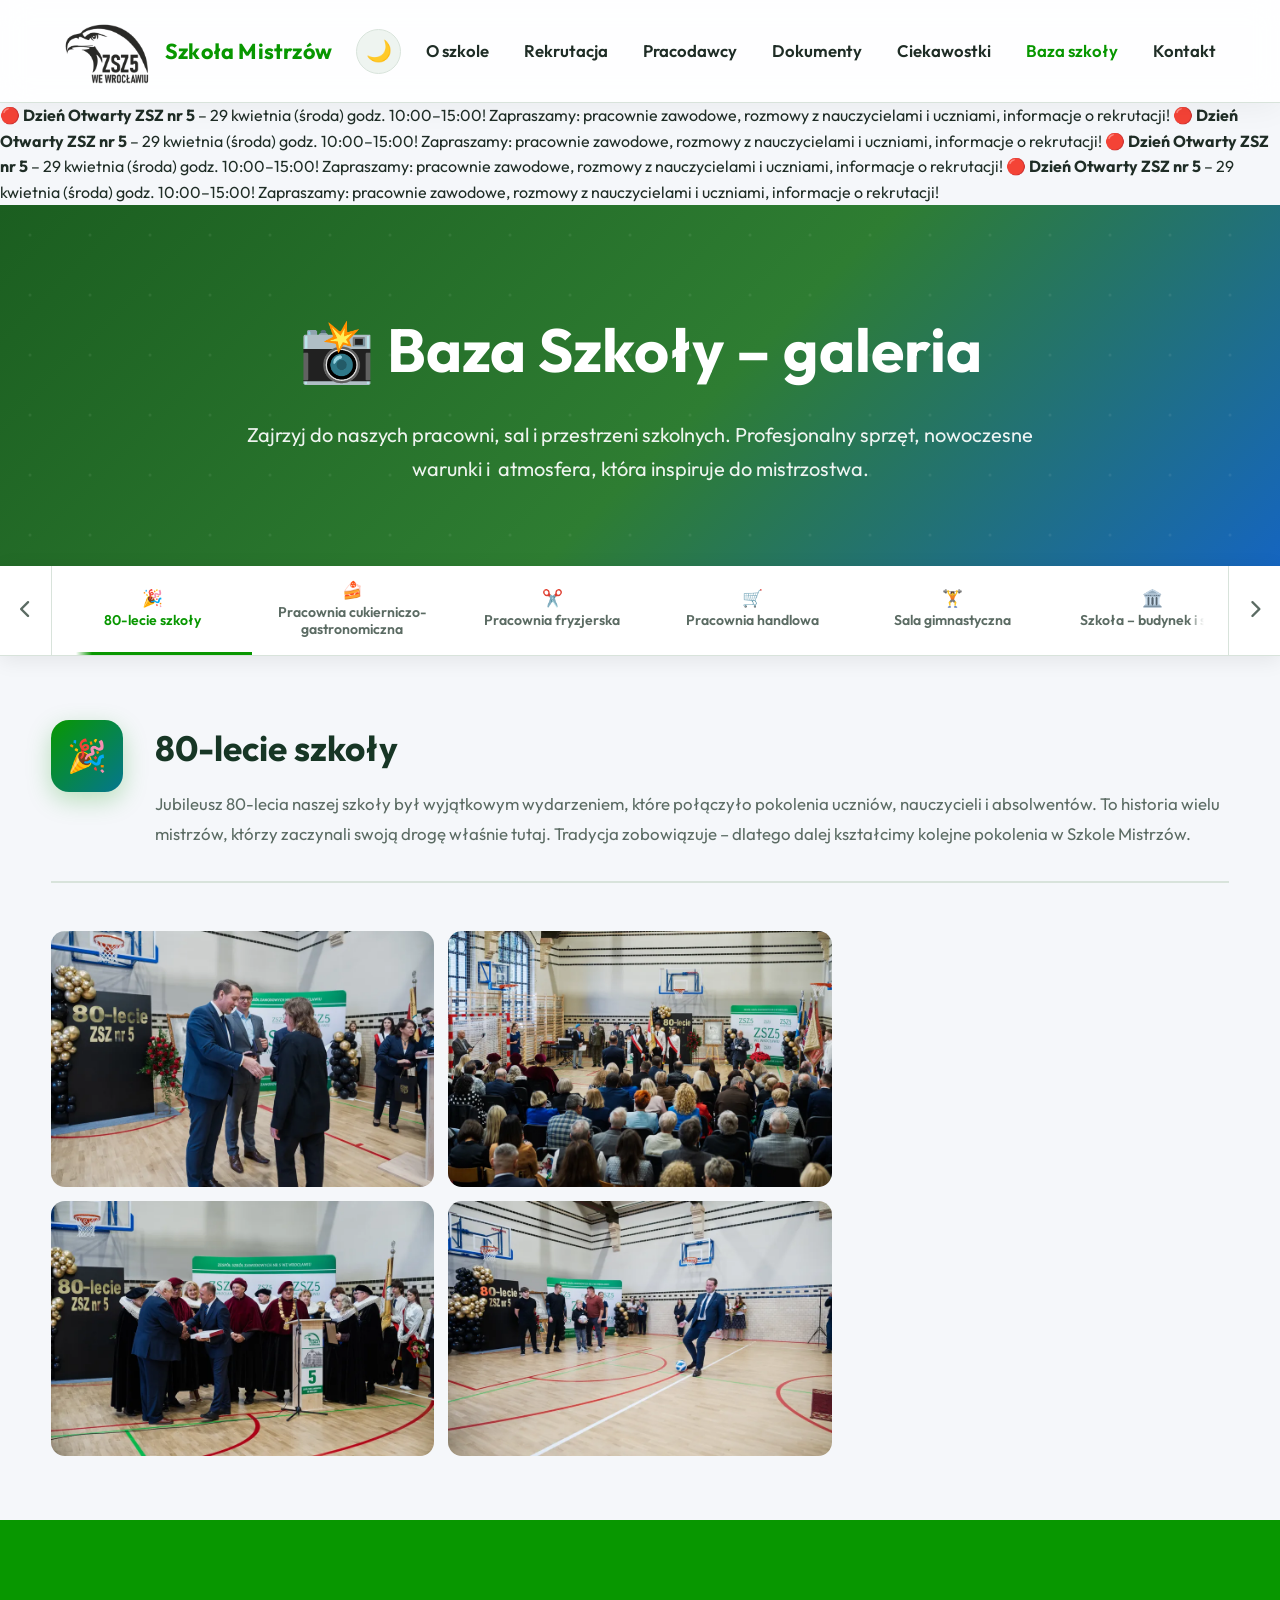
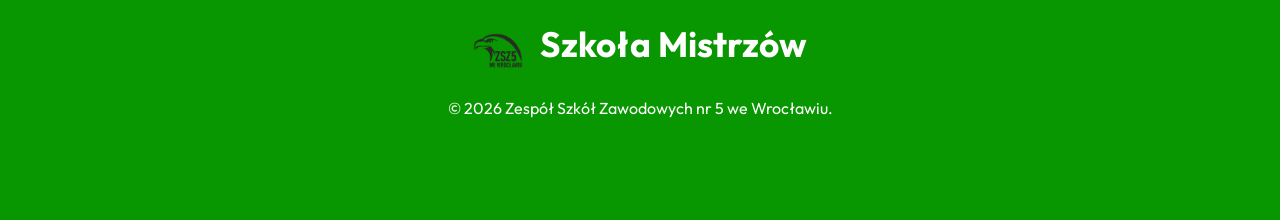
==== commit 579b6773: "Add files via upload" ====
--- a/baza-szkoly.html
+++ b/baza-szkoly.html
@@ -415,6 +415,16 @@
             </ul>
         </nav>
     </header>
+
+    <!-- Pasek Informacyjny (News Ticker) -->
+    <div class="news-ticker-container">
+        <div class="news-ticker">
+            <span>🔴 <strong>Dzień Otwarty ZSZ nr 5</strong> – 29 kwietnia (środa) godz. 10:00–15:00! Zapraszamy: pracownie zawodowe, rozmowy z nauczycielami i uczniami, informacje o rekrutacji!</span>
+            <span>🔴 <strong>Dzień Otwarty ZSZ nr 5</strong> – 29 kwietnia (środa) godz. 10:00–15:00! Zapraszamy: pracownie zawodowe, rozmowy z nauczycielami i uczniami, informacje o rekrutacji!</span>
+            <span>🔴 <strong>Dzień Otwarty ZSZ nr 5</strong> – 29 kwietnia (środa) godz. 10:00–15:00! Zapraszamy: pracownie zawodowe, rozmowy z nauczycielami i uczniami, informacje o rekrutacji!</span>
+            <span>🔴 <strong>Dzień Otwarty ZSZ nr 5</strong> – 29 kwietnia (środa) godz. 10:00–15:00! Zapraszamy: pracownie zawodowe, rozmowy z nauczycielami i uczniami, informacje o rekrutacji!</span>
+        </div>
+    </div>
 
     <main>
         <!-- Hero -->
--- a/style.css
+++ b/style.css
@@ -196,6 +196,47 @@
 
 /* Theme Toggle Button */
 .theme-toggle {
+
+/* News Ticker */
+.news-ticker-container {
+    width: 100%;
+    background-color: var(--primary-color);
+    color: var(--on-primary);
+    padding: 8px 0;
+    overflow: hidden;
+    position: relative;
+    z-index: 90;
+    box-shadow: 0 2px 10px rgba(0,0,0,0.1);
+}
+
+.news-ticker {
+    display: flex;
+    white-space: nowrap;
+    animation: marquee-ticker 25s linear infinite;
+    width: max-content;
+}
+
+.news-ticker span {
+    padding: 0 30px;
+    font-size: 1.05rem;
+    font-weight: 600;
+}
+
+.news-ticker:hover {
+    animation-play-state: paused;
+}
+
+@keyframes marquee-ticker {
+    0% { transform: translateX(0); }
+    100% { transform: translateX(-50%); }
+}
+
+.dark-mode .news-ticker-container {
+    background-color: var(--primary-soft);
+    color: var(--primary-color);
+    border-bottom: 1px solid var(--border-color);
+}
+
     background: var(--surface-muted);
     border: 1px solid var(--border-color);
     color: var(--primary-color);
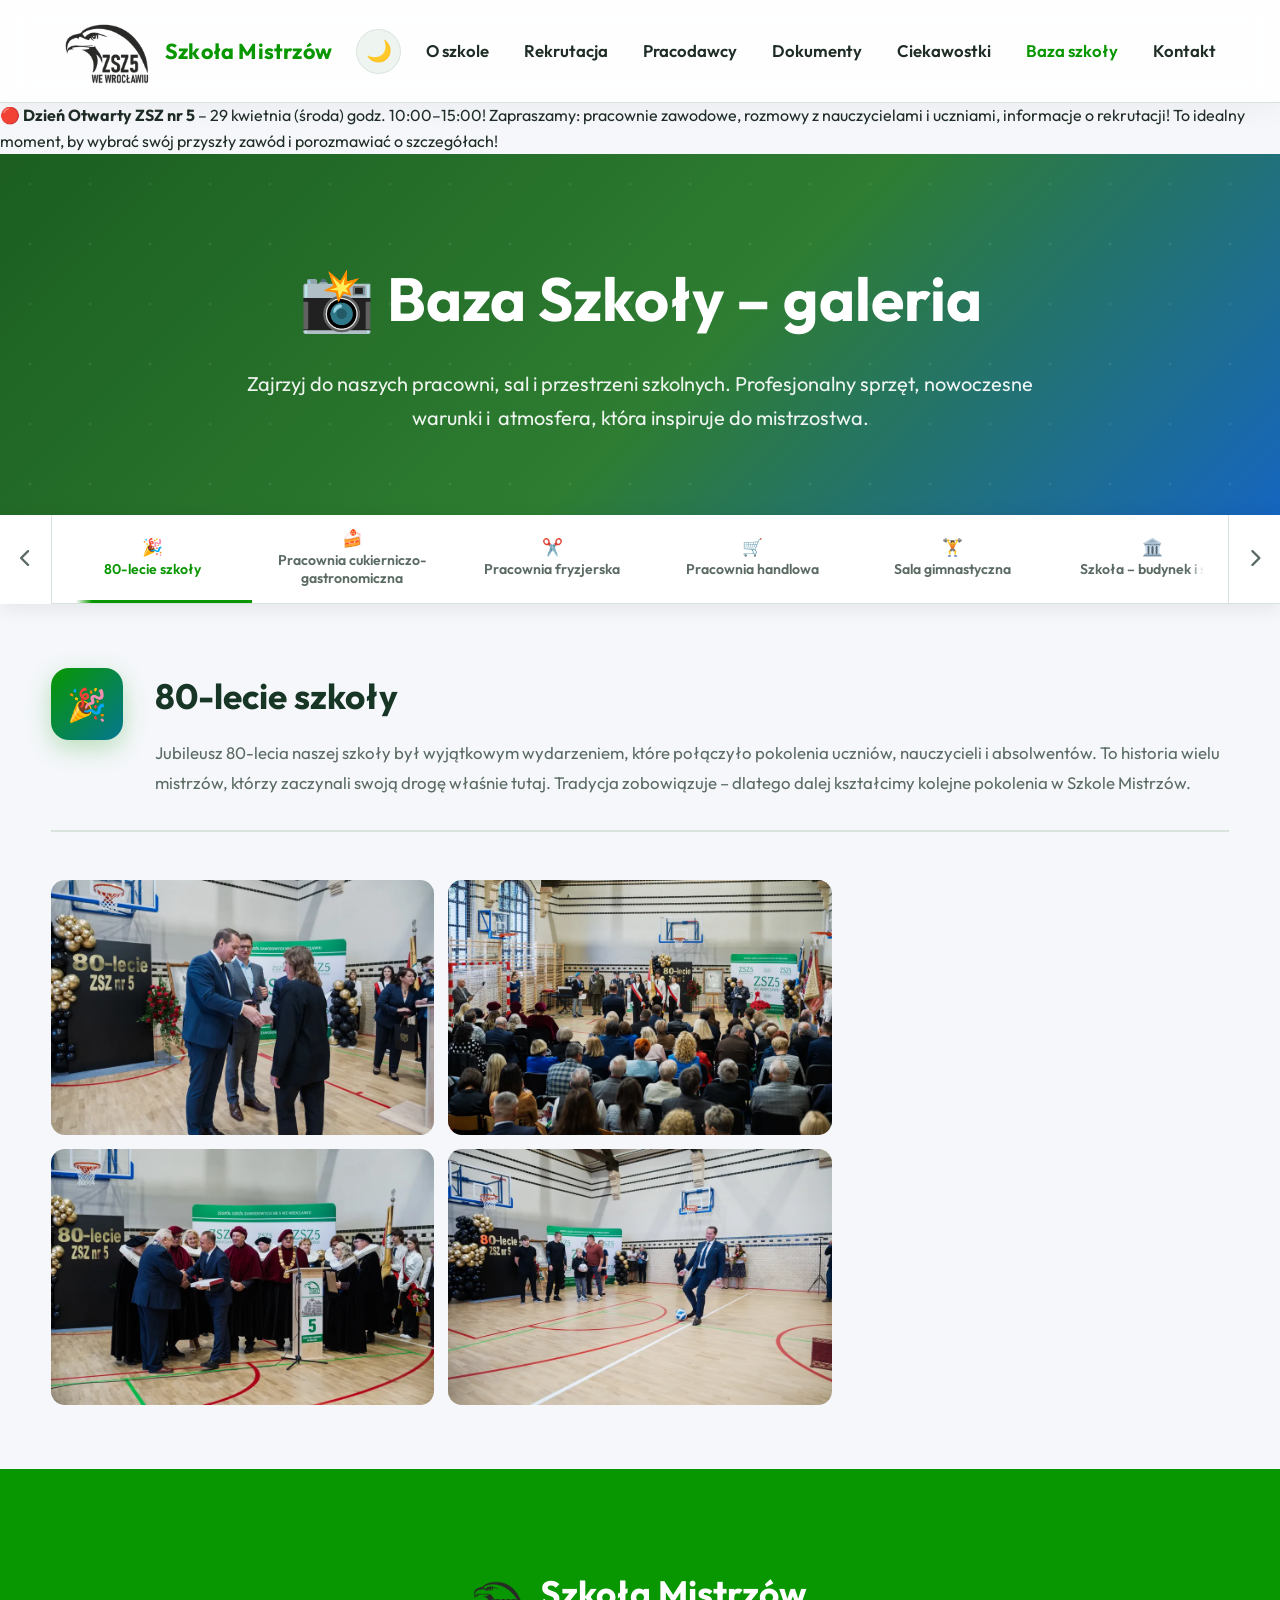
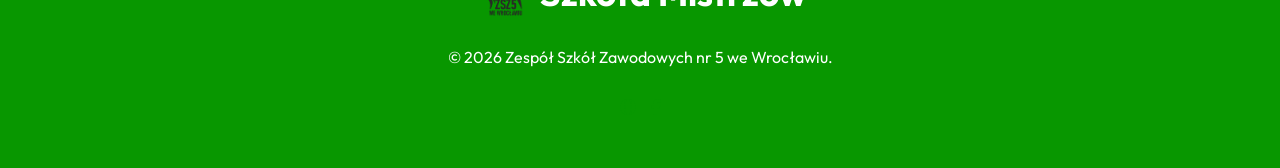
==== commit eda7c590: "Add files via upload" ====
--- a/baza-szkoly.html
+++ b/baza-szkoly.html
@@ -419,10 +419,7 @@
     <!-- Pasek Informacyjny (News Ticker) -->
     <div class="news-ticker-container">
         <div class="news-ticker">
-            <span>🔴 <strong>Dzień Otwarty ZSZ nr 5</strong> – 29 kwietnia (środa) godz. 10:00–15:00! Zapraszamy: pracownie zawodowe, rozmowy z nauczycielami i uczniami, informacje o rekrutacji!</span>
-            <span>🔴 <strong>Dzień Otwarty ZSZ nr 5</strong> – 29 kwietnia (środa) godz. 10:00–15:00! Zapraszamy: pracownie zawodowe, rozmowy z nauczycielami i uczniami, informacje o rekrutacji!</span>
-            <span>🔴 <strong>Dzień Otwarty ZSZ nr 5</strong> – 29 kwietnia (środa) godz. 10:00–15:00! Zapraszamy: pracownie zawodowe, rozmowy z nauczycielami i uczniami, informacje o rekrutacji!</span>
-            <span>🔴 <strong>Dzień Otwarty ZSZ nr 5</strong> – 29 kwietnia (środa) godz. 10:00–15:00! Zapraszamy: pracownie zawodowe, rozmowy z nauczycielami i uczniami, informacje o rekrutacji!</span>
+            <span>🔴 <strong>Dzień Otwarty ZSZ nr 5</strong> – 29 kwietnia (środa) godz. 10:00–15:00! Zapraszamy: pracownie zawodowe, rozmowy z nauczycielami i uczniami, informacje o rekrutacji! To idealny moment, by wybrać swój przyszły zawód i porozmawiać o szczegółach!</span>
         </div>
     </div>
 
@@ -711,47 +708,47 @@
                 </div>
             </div>
             <div class="photo-grid" data-gallery="szkola">
-                <div class="photo-item" data-src="zdjecia/szkoła ogólnie/000096730003_03_28_2026.webp"><img
-                        src="zdjecia/szkoła ogólnie/000096730003_03_28_2026.webp" alt="Szkoła ZSZ nr 5" loading="lazy">
-                </div>
-                <div class="photo-item" data-src="zdjecia/szkoła ogólnie/000096730009_03_28_2026.webp"><img
-                        src="zdjecia/szkoła ogólnie/000096730009_03_28_2026.webp" alt="Szkoła ZSZ nr 5" loading="lazy">
-                </div>
-                <div class="photo-item" data-src="zdjecia/szkoła ogólnie/000103030001_03_28_2026.webp"><img
-                        src="zdjecia/szkoła ogólnie/000103030001_03_28_2026.webp" alt="Szkoła ZSZ nr 5" loading="lazy">
-                </div>
-                <div class="photo-item" data-src="zdjecia/szkoła ogólnie/000103030003_03_28_2026.webp"><img
-                        src="zdjecia/szkoła ogólnie/000103030003_03_28_2026.webp" alt="Szkoła ZSZ nr 5" loading="lazy">
-                </div>
-                <div class="photo-item" data-src="zdjecia/szkoła ogólnie/DSC00422_03_28_2026.webp"><img
-                        src="zdjecia/szkoła ogólnie/DSC00422_03_28_2026.webp" alt="Szkoła ZSZ nr 5" loading="lazy">
-                </div>
-                <div class="photo-item" data-src="zdjecia/szkoła ogólnie/DSC00437_03_28_2026.webp"><img
-                        src="zdjecia/szkoła ogólnie/DSC00437_03_28_2026.webp" alt="Szkoła ZSZ nr 5" loading="lazy">
-                </div>
-                <div class="photo-item" data-src="zdjecia/szkoła ogólnie/DSC00745_03_28_2026.webp"><img
-                        src="zdjecia/szkoła ogólnie/DSC00745_03_28_2026.webp" alt="Szkoła ZSZ nr 5" loading="lazy">
-                </div>
-                <div class="photo-item" data-src="zdjecia/szkoła ogólnie/DSC00822_03_28_2026.webp"><img
-                        src="zdjecia/szkoła ogólnie/DSC00822_03_28_2026.webp" alt="Szkoła ZSZ nr 5" loading="lazy">
-                </div>
-                <div class="photo-item" data-src="zdjecia/szkoła ogólnie/DSC00931_03_28_2026.webp"><img
-                        src="zdjecia/szkoła ogólnie/DSC00931_03_28_2026.webp" alt="Szkoła ZSZ nr 5" loading="lazy">
-                </div>
-                <div class="photo-item" data-src="zdjecia/szkoła ogólnie/DSC04423_03_28_2026.webp"><img
-                        src="zdjecia/szkoła ogólnie/DSC04423_03_28_2026.webp" alt="Szkoła ZSZ nr 5" loading="lazy">
-                </div>
-                <div class="photo-item" data-src="zdjecia/szkoła ogólnie/DSC04424_03_28_2026.webp"><img
-                        src="zdjecia/szkoła ogólnie/DSC04424_03_28_2026.webp" alt="Szkoła ZSZ nr 5" loading="lazy">
-                </div>
-                <div class="photo-item" data-src="zdjecia/szkoła ogólnie/P1040961_03_28_2026.webp"><img
-                        src="zdjecia/szkoła ogólnie/P1040961_03_28_2026.webp" alt="Szkoła ZSZ nr 5" loading="lazy">
-                </div>
-                <div class="photo-item" data-src="zdjecia/szkoła ogólnie/P1040967_03_28_2026.webp"><img
-                        src="zdjecia/szkoła ogólnie/P1040967_03_28_2026.webp" alt="Szkoła ZSZ nr 5" loading="lazy">
-                </div>
-                <div class="photo-item" data-src="zdjecia/szkoła ogólnie/P1050027 — kopia_03_28_2026.webp"><img
-                        src="zdjecia/szkoła ogólnie/P1050027 — kopia_03_28_2026.webp" alt="Szkoła ZSZ nr 5"
+                <div class="photo-item" data-src="zdjecia/szkola_ogolnie/000096730003_03_28_2026.webp"><img
+                        src="zdjecia/szkola_ogolnie/000096730003_03_28_2026.webp" alt="Szkoła ZSZ nr 5" loading="lazy">
+                </div>
+                <div class="photo-item" data-src="zdjecia/szkola_ogolnie/000096730009_03_28_2026.webp"><img
+                        src="zdjecia/szkola_ogolnie/000096730009_03_28_2026.webp" alt="Szkoła ZSZ nr 5" loading="lazy">
+                </div>
+                <div class="photo-item" data-src="zdjecia/szkola_ogolnie/000103030001_03_28_2026.webp"><img
+                        src="zdjecia/szkola_ogolnie/000103030001_03_28_2026.webp" alt="Szkoła ZSZ nr 5" loading="lazy">
+                </div>
+                <div class="photo-item" data-src="zdjecia/szkola_ogolnie/000103030003_03_28_2026.webp"><img
+                        src="zdjecia/szkola_ogolnie/000103030003_03_28_2026.webp" alt="Szkoła ZSZ nr 5" loading="lazy">
+                </div>
+                <div class="photo-item" data-src="zdjecia/szkola_ogolnie/DSC00422_03_28_2026.webp"><img
+                        src="zdjecia/szkola_ogolnie/DSC00422_03_28_2026.webp" alt="Szkoła ZSZ nr 5" loading="lazy">
+                </div>
+                <div class="photo-item" data-src="zdjecia/szkola_ogolnie/DSC00437_03_28_2026.webp"><img
+                        src="zdjecia/szkola_ogolnie/DSC00437_03_28_2026.webp" alt="Szkoła ZSZ nr 5" loading="lazy">
+                </div>
+                <div class="photo-item" data-src="zdjecia/szkola_ogolnie/DSC00745_03_28_2026.webp"><img
+                        src="zdjecia/szkola_ogolnie/DSC00745_03_28_2026.webp" alt="Szkoła ZSZ nr 5" loading="lazy">
+                </div>
+                <div class="photo-item" data-src="zdjecia/szkola_ogolnie/DSC00822_03_28_2026.webp"><img
+                        src="zdjecia/szkola_ogolnie/DSC00822_03_28_2026.webp" alt="Szkoła ZSZ nr 5" loading="lazy">
+                </div>
+                <div class="photo-item" data-src="zdjecia/szkola_ogolnie/DSC00931_03_28_2026.webp"><img
+                        src="zdjecia/szkola_ogolnie/DSC00931_03_28_2026.webp" alt="Szkoła ZSZ nr 5" loading="lazy">
+                </div>
+                <div class="photo-item" data-src="zdjecia/szkola_ogolnie/DSC04423_03_28_2026.webp"><img
+                        src="zdjecia/szkola_ogolnie/DSC04423_03_28_2026.webp" alt="Szkoła ZSZ nr 5" loading="lazy">
+                </div>
+                <div class="photo-item" data-src="zdjecia/szkola_ogolnie/DSC04424_03_28_2026.webp"><img
+                        src="zdjecia/szkola_ogolnie/DSC04424_03_28_2026.webp" alt="Szkoła ZSZ nr 5" loading="lazy">
+                </div>
+                <div class="photo-item" data-src="zdjecia/szkola_ogolnie/P1040961_03_28_2026.webp"><img
+                        src="zdjecia/szkola_ogolnie/P1040961_03_28_2026.webp" alt="Szkoła ZSZ nr 5" loading="lazy">
+                </div>
+                <div class="photo-item" data-src="zdjecia/szkola_ogolnie/P1040967_03_28_2026.webp"><img
+                        src="zdjecia/szkola_ogolnie/P1040967_03_28_2026.webp" alt="Szkoła ZSZ nr 5" loading="lazy">
+                </div>
+                <div class="photo-item" data-src="zdjecia/szkola_ogolnie/P1050027 — kopia_03_28_2026.webp"><img
+                        src="zdjecia/szkola_ogolnie/P1050027 — kopia_03_28_2026.webp" alt="Szkoła ZSZ nr 5"
                         loading="lazy"></div>
             </div>
         </section>
--- a/style.css
+++ b/style.css
@@ -202,24 +202,31 @@
     width: 100%;
     background-color: var(--primary-color);
     color: var(--on-primary);
-    padding: 8px 0;
+    padding: 10px 0;
     overflow: hidden;
     position: relative;
     z-index: 90;
-    box-shadow: 0 2px 10px rgba(0,0,0,0.1);
+    box-shadow: 0 4px 15px rgba(0,0,0,0.1);
 }
 
 .news-ticker {
-    display: flex;
+    display: inline-block;
     white-space: nowrap;
+    padding-left: 100%;
     animation: marquee-ticker 25s linear infinite;
-    width: max-content;
 }
 
 .news-ticker span {
-    padding: 0 30px;
-    font-size: 1.05rem;
-    font-weight: 600;
+    display: inline-block;
+    padding-right: 50px;
+    font-size: 1.15rem;
+    font-weight: 500;
+    letter-spacing: 0.5px;
+}
+
+.news-ticker span strong {
+    font-weight: 800;
+    color: #FFD700;
 }
 
 .news-ticker:hover {
@@ -228,13 +235,13 @@
 
 @keyframes marquee-ticker {
     0% { transform: translateX(0); }
-    100% { transform: translateX(-50%); }
+    100% { transform: translateX(-100%); }
 }
 
 .dark-mode .news-ticker-container {
-    background-color: var(--primary-soft);
-    color: var(--primary-color);
-    border-bottom: 1px solid var(--border-color);
+    background-color: #092c13;
+    color: #fff;
+    border-bottom: 2px solid var(--primary-hover);
 }
 
     background: var(--surface-muted);
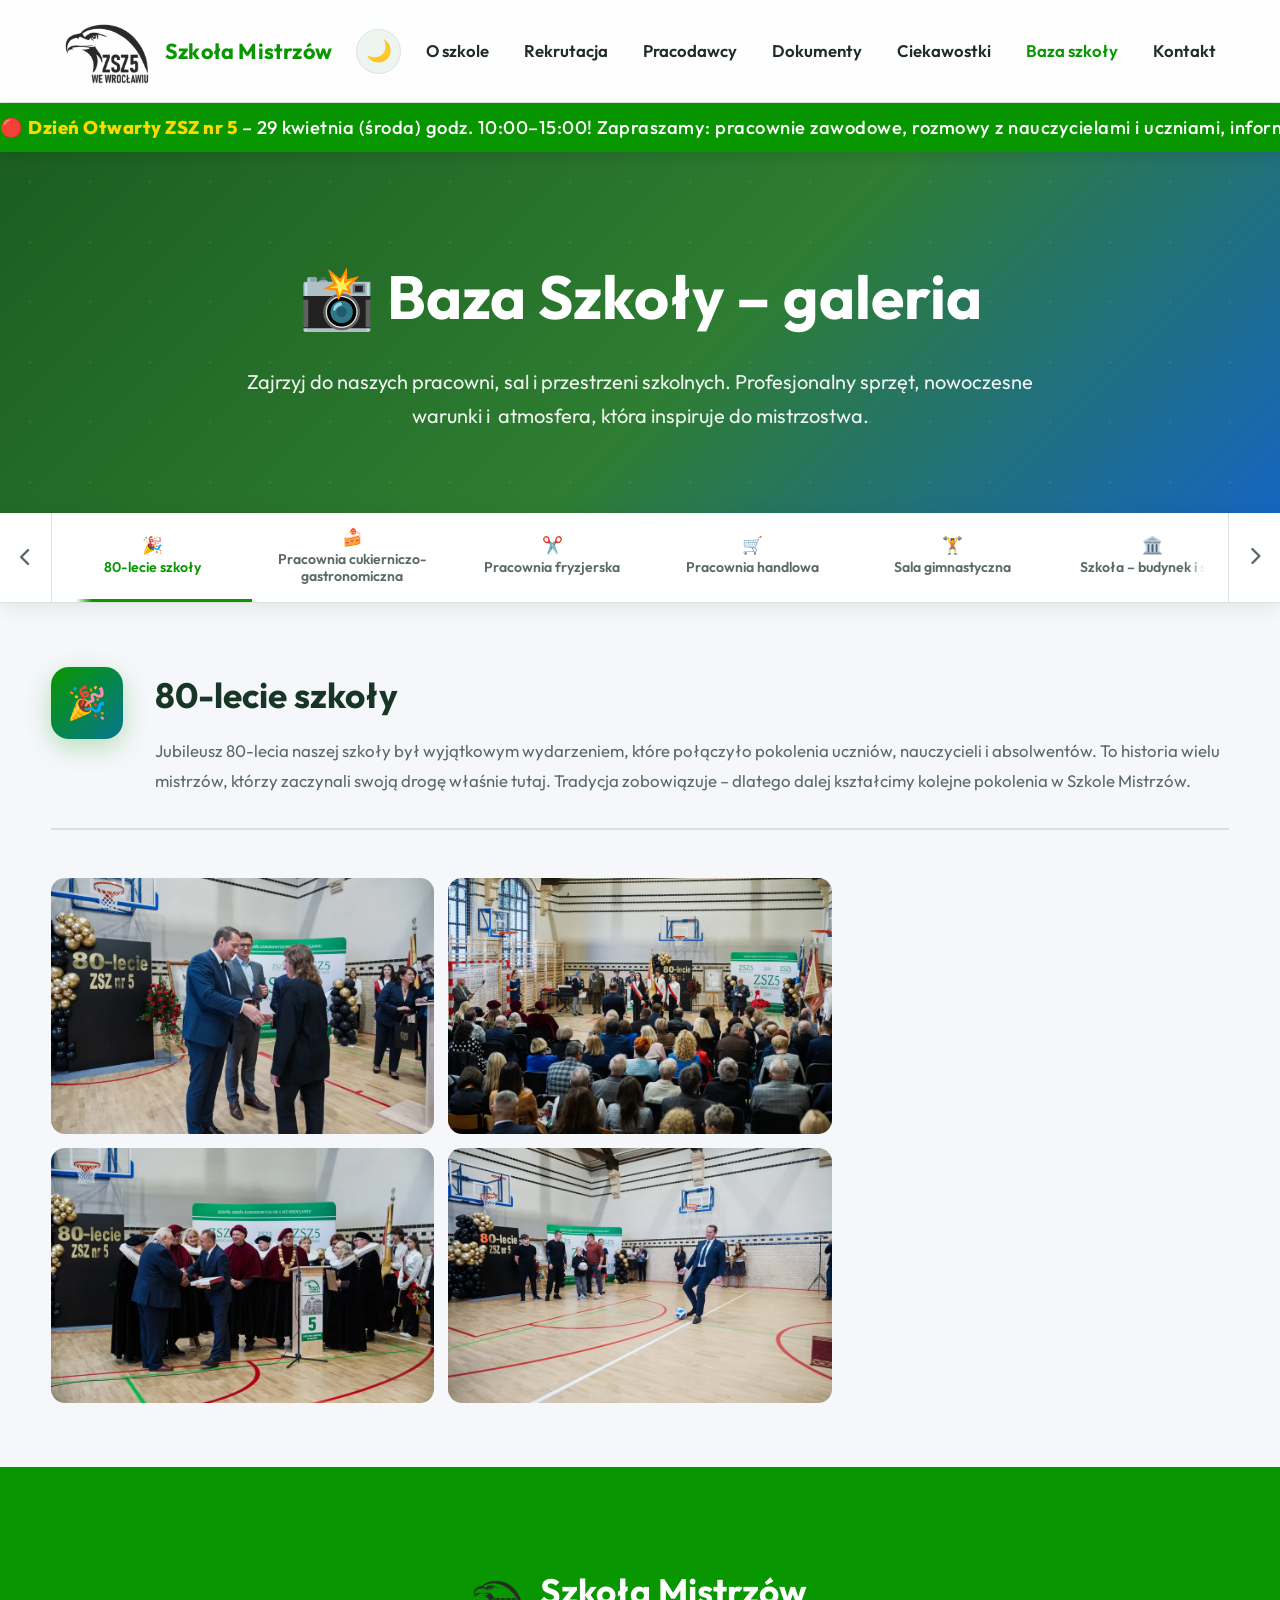
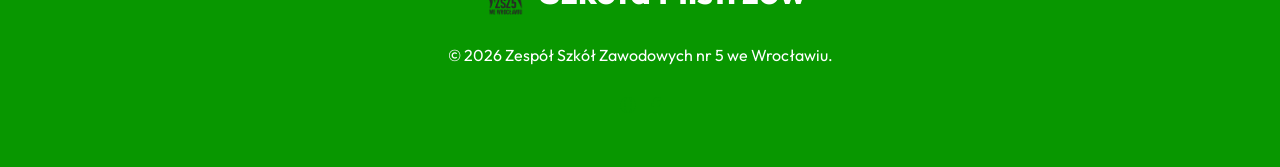
==== commit 49500a49: "Add files via upload" ====
--- a/baza-szkoly.html
+++ b/baza-szkoly.html
@@ -419,6 +419,9 @@
     <!-- Pasek Informacyjny (News Ticker) -->
     <div class="news-ticker-container">
         <div class="news-ticker">
+            <span>🔴 <strong>Dzień Otwarty ZSZ nr 5</strong> – 29 kwietnia (środa) godz. 10:00–15:00! Zapraszamy: pracownie zawodowe, rozmowy z nauczycielami i uczniami, informacje o rekrutacji! To idealny moment, by wybrać swój przyszły zawód i porozmawiać o szczegółach!</span>
+            <span>🔴 <strong>Dzień Otwarty ZSZ nr 5</strong> – 29 kwietnia (środa) godz. 10:00–15:00! Zapraszamy: pracownie zawodowe, rozmowy z nauczycielami i uczniami, informacje o rekrutacji! To idealny moment, by wybrać swój przyszły zawód i porozmawiać o szczegółach!</span>
+            <span>🔴 <strong>Dzień Otwarty ZSZ nr 5</strong> – 29 kwietnia (środa) godz. 10:00–15:00! Zapraszamy: pracownie zawodowe, rozmowy z nauczycielami i uczniami, informacje o rekrutacji! To idealny moment, by wybrać swój przyszły zawód i porozmawiać o szczegółach!</span>
             <span>🔴 <strong>Dzień Otwarty ZSZ nr 5</strong> – 29 kwietnia (środa) godz. 10:00–15:00! Zapraszamy: pracownie zawodowe, rozmowy z nauczycielami i uczniami, informacje o rekrutacji! To idealny moment, by wybrać swój przyszły zawód i porozmawiać o szczegółach!</span>
         </div>
     </div>
--- a/style.css
+++ b/style.css
@@ -193,9 +193,6 @@
     border-radius: 3px;
     transition: var(--transition);
 }
-
-/* Theme Toggle Button */
-.theme-toggle {
 
 /* News Ticker */
 .news-ticker-container {
@@ -210,10 +207,10 @@
 }
 
 .news-ticker {
-    display: inline-block;
+    display: flex;
     white-space: nowrap;
-    padding-left: 100%;
-    animation: marquee-ticker 25s linear infinite;
+    width: max-content;
+    animation: marquee-ticker 45s linear infinite;
 }
 
 .news-ticker span {
@@ -235,7 +232,7 @@
 
 @keyframes marquee-ticker {
     0% { transform: translateX(0); }
-    100% { transform: translateX(-100%); }
+    100% { transform: translateX(-50%); }
 }
 
 .dark-mode .news-ticker-container {
@@ -244,6 +241,8 @@
     border-bottom: 2px solid var(--primary-hover);
 }
 
+/* Theme Toggle Button */
+.theme-toggle {
     background: var(--surface-muted);
     border: 1px solid var(--border-color);
     color: var(--primary-color);
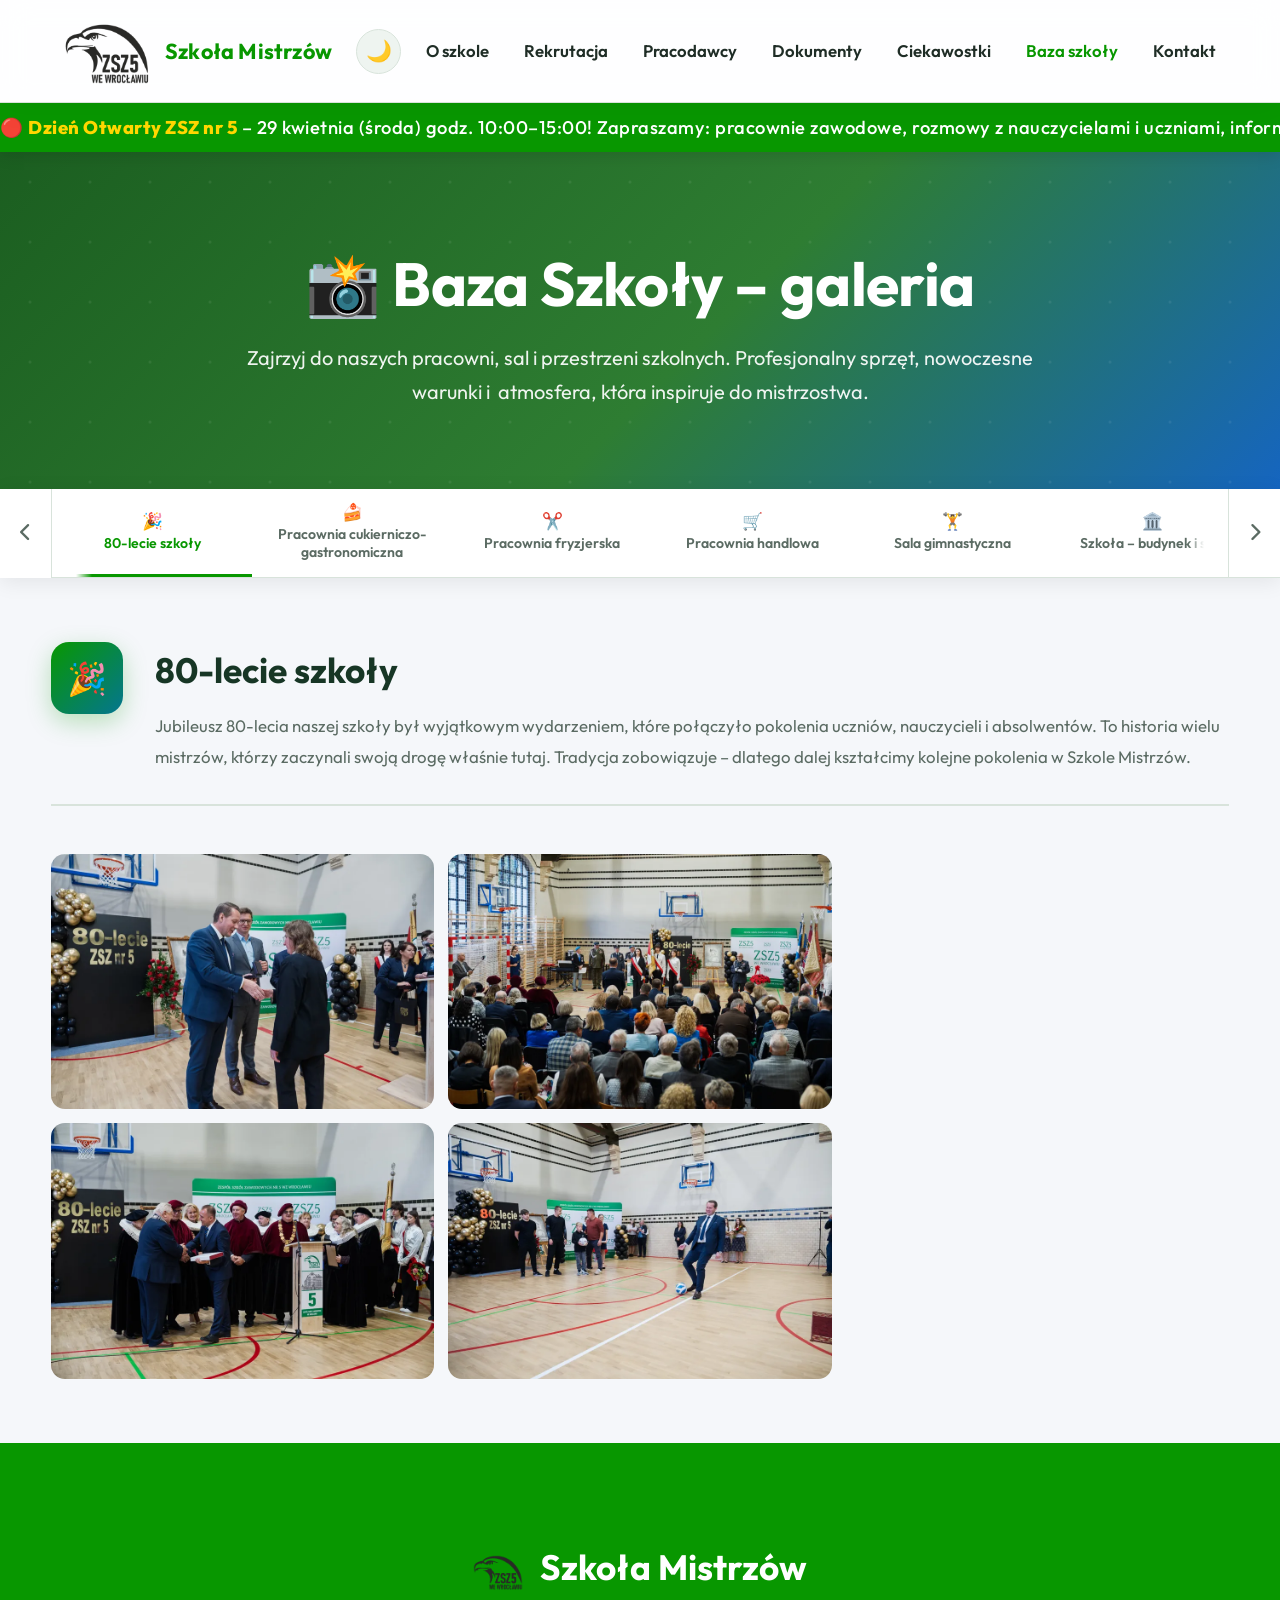
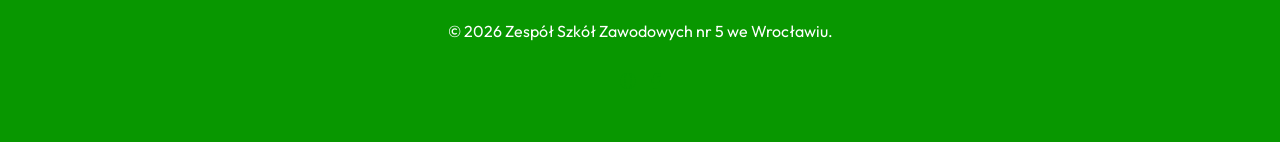
==== commit 50842817: "Add files via upload" ====
--- a/baza-szkoly.html
+++ b/baza-szkoly.html
@@ -4,9 +4,9 @@
 <head>
     <meta charset="UTF-8">
     <meta name="viewport" content="width=device-width, initial-scale=1.0">
-    <title>Baza Szkoły – Pracownie i Galeria | ZSZ nr 5 Wrocław – Szkoła Mistrzów</title>
+    <title>Twoja Baza Szkoły – Zobacz gdzie będziesz się uczyć | Szkoła Mistrzów</title>
     <meta name="description"
-        content="Poznaj bazę dydaktyczną ZSZ nr 5. Nowoczesne pracownie fryzjerskie, gastronomiczne, cukiernicze, handlowe oraz sala gimnastyczna. Galeria zdjęć Szkoły Mistrzów Wrocław.">
+        content="Poznaj nowoczesną bazę dydaktyczną Szkoły Mistrzów we Wrocławiu. Zobacz swoje przyszłe pracownie fryzjerskie, gastronomiczne i cukiernicze.">
     <link rel="stylesheet" href="style.css">
     <link href="https://fonts.googleapis.com/css2?family=Outfit:wght@300;400;600;700&display=swap" rel="stylesheet">
     <link rel="stylesheet" href="https://cdnjs.cloudflare.com/ajax/libs/font-awesome/6.4.2/css/all.min.css">
@@ -40,10 +40,13 @@
         }
 
         .baza-hero h1 {
-            font-size: clamp(2.2rem, 5vw, 3.8rem);
+            font-size: clamp(2.2rem, 5.2vw, 3.8rem);
             margin-bottom: 1.2rem;
             color: #fff;
             position: relative;
+            letter-spacing: -0.01em;
+            text-wrap: balance;
+            line-height: 1.2;
         }
 
         .baza-hero p {
--- a/style.css
+++ b/style.css
@@ -347,15 +347,19 @@
 .hero-content {
     max-width: 1000px;
     margin: 0 auto;
-}
-
-.hero-content h1 {
-    font-size: 3.8rem;
-    margin-bottom: 1.5rem;
+    container-type: inline-size;
+}
+
+.hero-content h1.dynamic-title {
+    font-size: clamp(1.5rem, 5.2cqw, 3.8rem);
+    margin-bottom: 2rem;
     background: linear-gradient(135deg, var(--heading-color) 0%, var(--primary-color) 100%);
     -webkit-background-clip: text;
     background-clip: text;
     -webkit-text-fill-color: transparent;
+    line-height: 1.15;
+    text-wrap: balance;
+    letter-spacing: -0.02em;
 }
 
 .hero-subtitle {
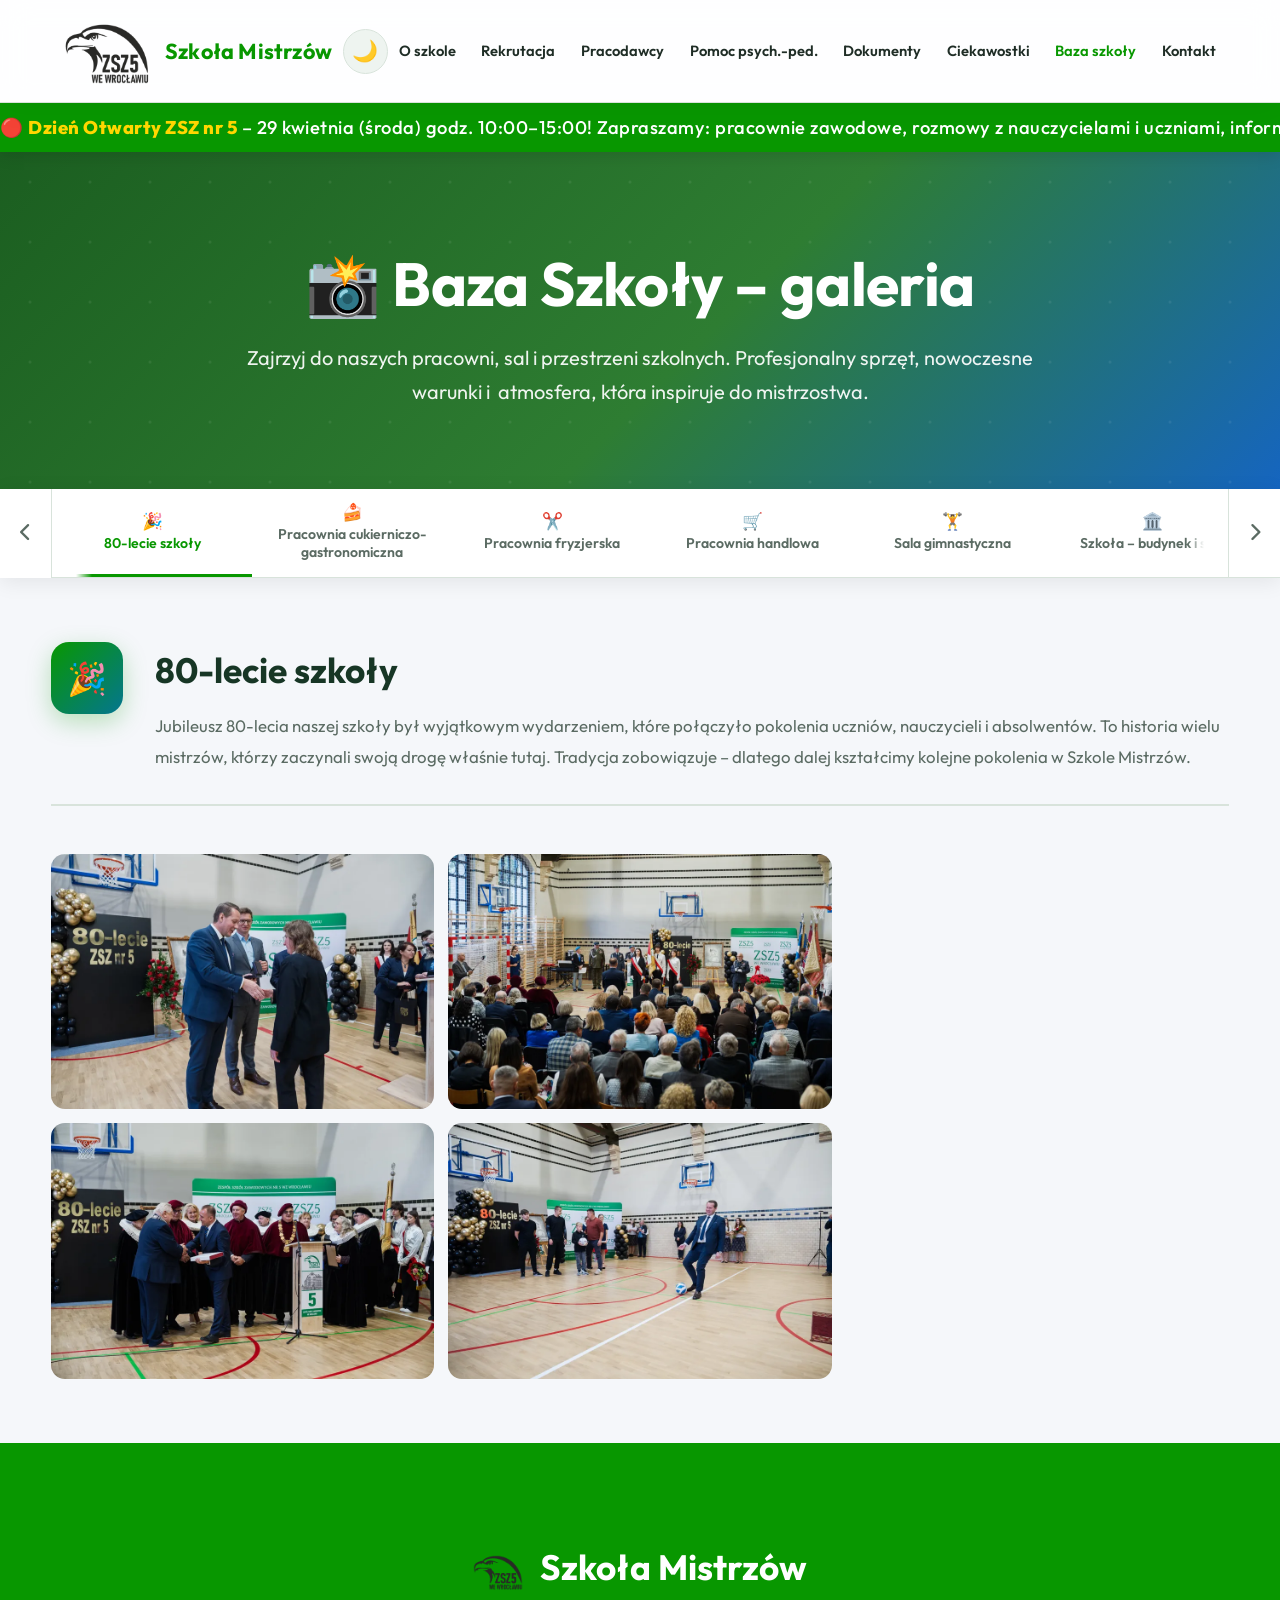
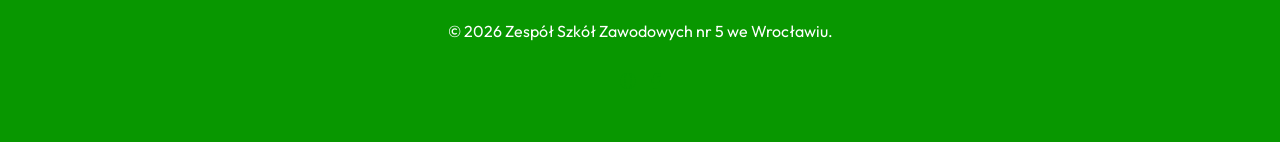
==== commit bc7bcef8: "Add psychological and pedagogical support schedule" ====
--- a/baza-szkoly.html
+++ b/baza-szkoly.html
@@ -411,6 +411,7 @@
                 <li><a href="index.html#promocja">O szkole</a></li>
                 <li><a href="rekrutacja.html">Rekrutacja</a></li>
                 <li><a href="pracodawcy.html">Pracodawcy</a></li>
+                <li><a href="pomoc-psychologiczno-pedagogiczna.html">Pomoc psych.-ped.</a></li>
                 <li><a href="dokumenty.html">Dokumenty</a></li>
                 <li><a href="ciekawostki.html">Ciekawostki</a></li>
                 <li><a href="baza-szkoly.html" style="color:var(--primary-color);">Baza szkoły</a></li>
@@ -954,4 +955,4 @@
     </script>
 </body>
 
-</html>+</html>
--- a/style.css
+++ b/style.css
@@ -149,14 +149,14 @@
 .main-nav ul {
     list-style: none;
     display: flex;
-    gap: 35px;
+    gap: clamp(14px, 2vw, 35px);
     margin: 0;
 }
 
 .main-nav a {
     color: var(--text-color);
     font-weight: 600;
-    font-size: 1.05rem;
+    font-size: clamp(0.92rem, 1vw, 1.05rem);
     position: relative;
     padding: 5px 0;
 }
@@ -351,15 +351,34 @@
 }
 
 .hero-content h1.dynamic-title {
-    font-size: clamp(1.5rem, 5.2cqw, 3.8rem);
-    margin-bottom: 2rem;
+    margin-bottom: 2.5rem;
     background: linear-gradient(135deg, var(--heading-color) 0%, var(--primary-color) 100%);
     -webkit-background-clip: text;
     background-clip: text;
     -webkit-text-fill-color: transparent;
-    line-height: 1.15;
-    text-wrap: balance;
-    letter-spacing: -0.02em;
+    display: flex;
+    flex-direction: column;
+    align-items: center;
+    gap: 0.2rem;
+    line-height: 1.2;
+}
+
+.title-line-1 {
+    display: block !important;
+    white-space: nowrap !important;
+    hyphens: none !important;
+    font-size: clamp(1rem, 5cqw, 3.5rem);
+    letter-spacing: -0.015em;
+}
+
+.title-line-2 {
+    display: block !important;
+    white-space: nowrap !important;
+    hyphens: none !important;
+    font-size: clamp(0.7rem, 3.2cqw, 1.7rem);
+    letter-spacing: -0.01em;
+    opacity: 0.9;
+    margin-top: 0.1rem;
 }
 
 .hero-subtitle {
@@ -742,4 +761,4 @@
     .popup-logo {
         height: 70px;
     }
-}+}
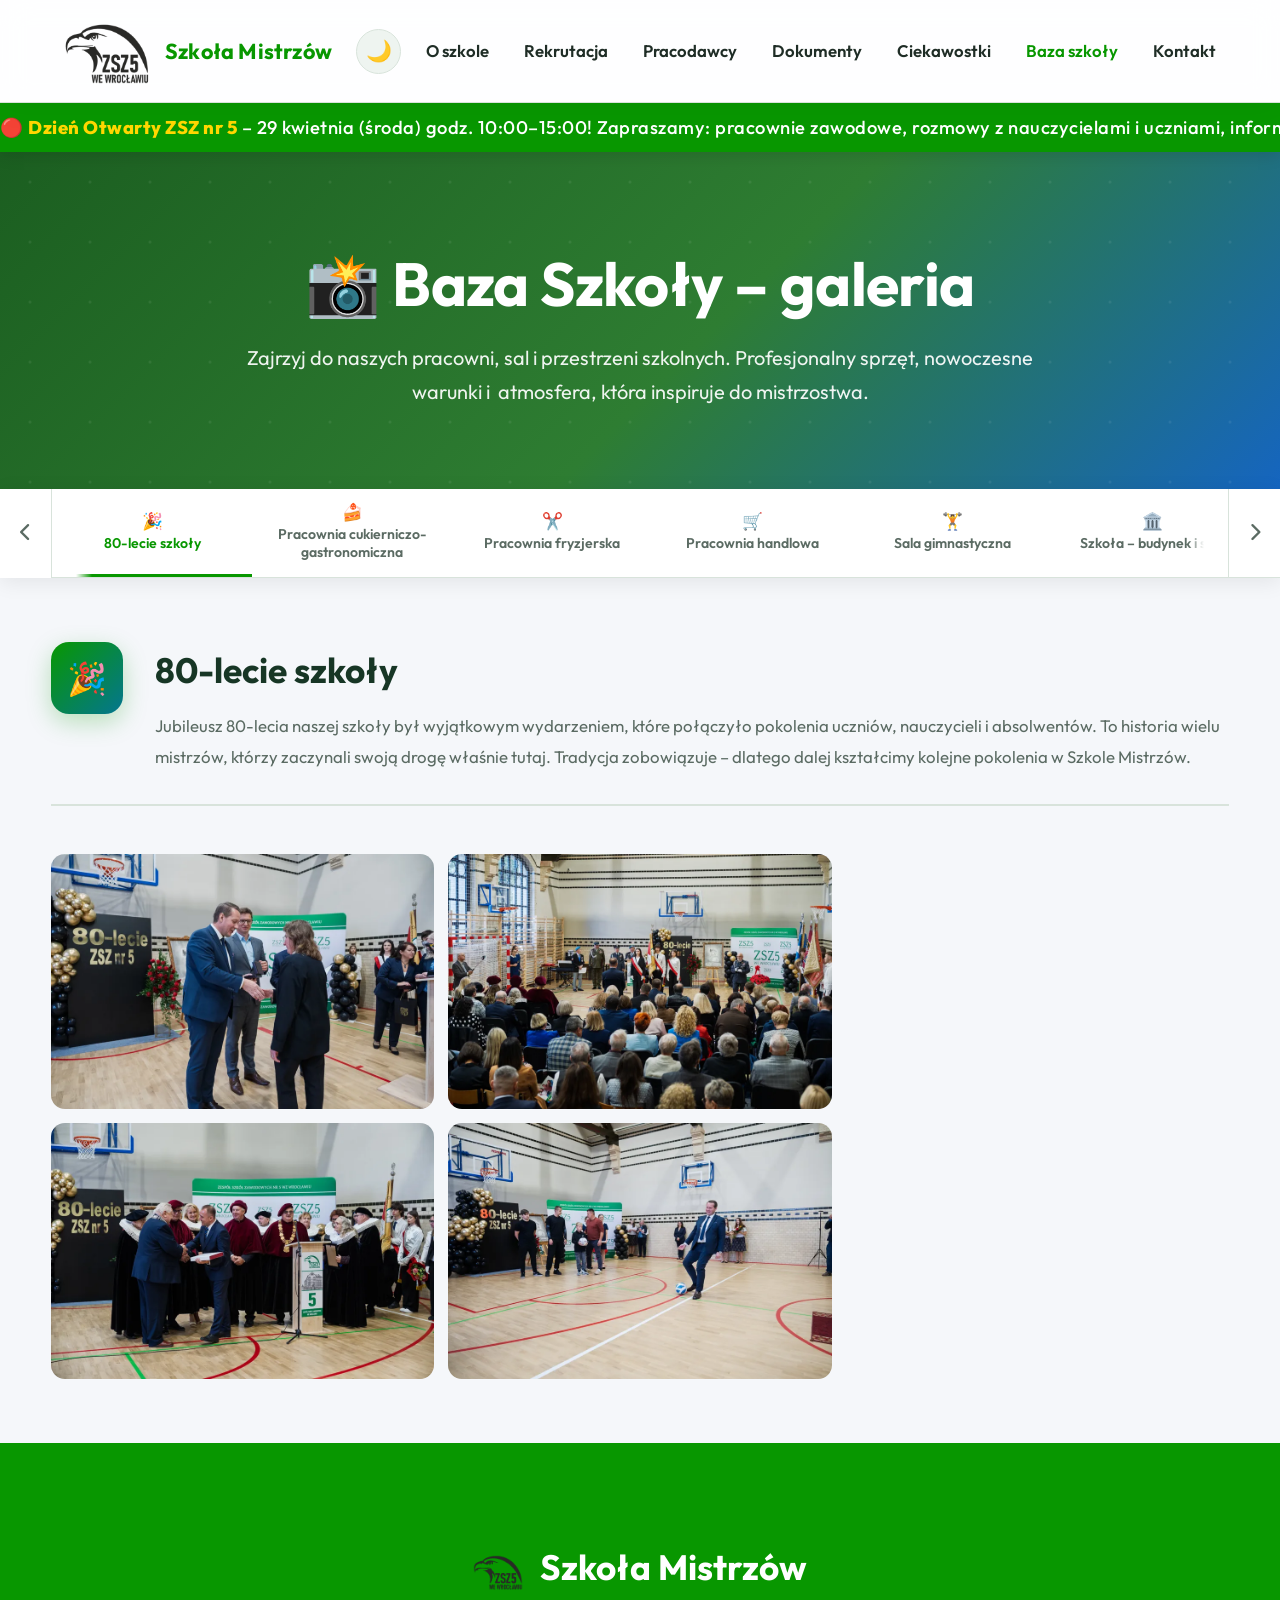
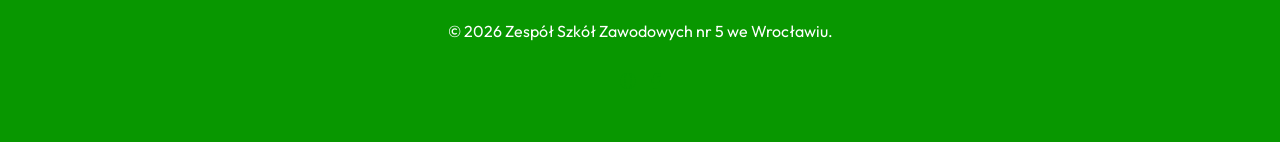
==== commit cfd86624: "Revert "Add psychological and pedagogical support schedule" This reverts commit bc7bcef86d0640b0220b" ====
--- a/baza-szkoly.html
+++ b/baza-szkoly.html
@@ -411,7 +411,6 @@
                 <li><a href="index.html#promocja">O szkole</a></li>
                 <li><a href="rekrutacja.html">Rekrutacja</a></li>
                 <li><a href="pracodawcy.html">Pracodawcy</a></li>
-                <li><a href="pomoc-psychologiczno-pedagogiczna.html">Pomoc psych.-ped.</a></li>
                 <li><a href="dokumenty.html">Dokumenty</a></li>
                 <li><a href="ciekawostki.html">Ciekawostki</a></li>
                 <li><a href="baza-szkoly.html" style="color:var(--primary-color);">Baza szkoły</a></li>
@@ -955,4 +954,4 @@
     </script>
 </body>
 
-</html>
+</html>
--- a/style.css
+++ b/style.css
@@ -149,14 +149,14 @@
 .main-nav ul {
     list-style: none;
     display: flex;
-    gap: clamp(14px, 2vw, 35px);
+    gap: 35px;
     margin: 0;
 }
 
 .main-nav a {
     color: var(--text-color);
     font-weight: 600;
-    font-size: clamp(0.92rem, 1vw, 1.05rem);
+    font-size: 1.05rem;
     position: relative;
     padding: 5px 0;
 }
@@ -761,4 +761,4 @@
     .popup-logo {
         height: 70px;
     }
-}
+}
